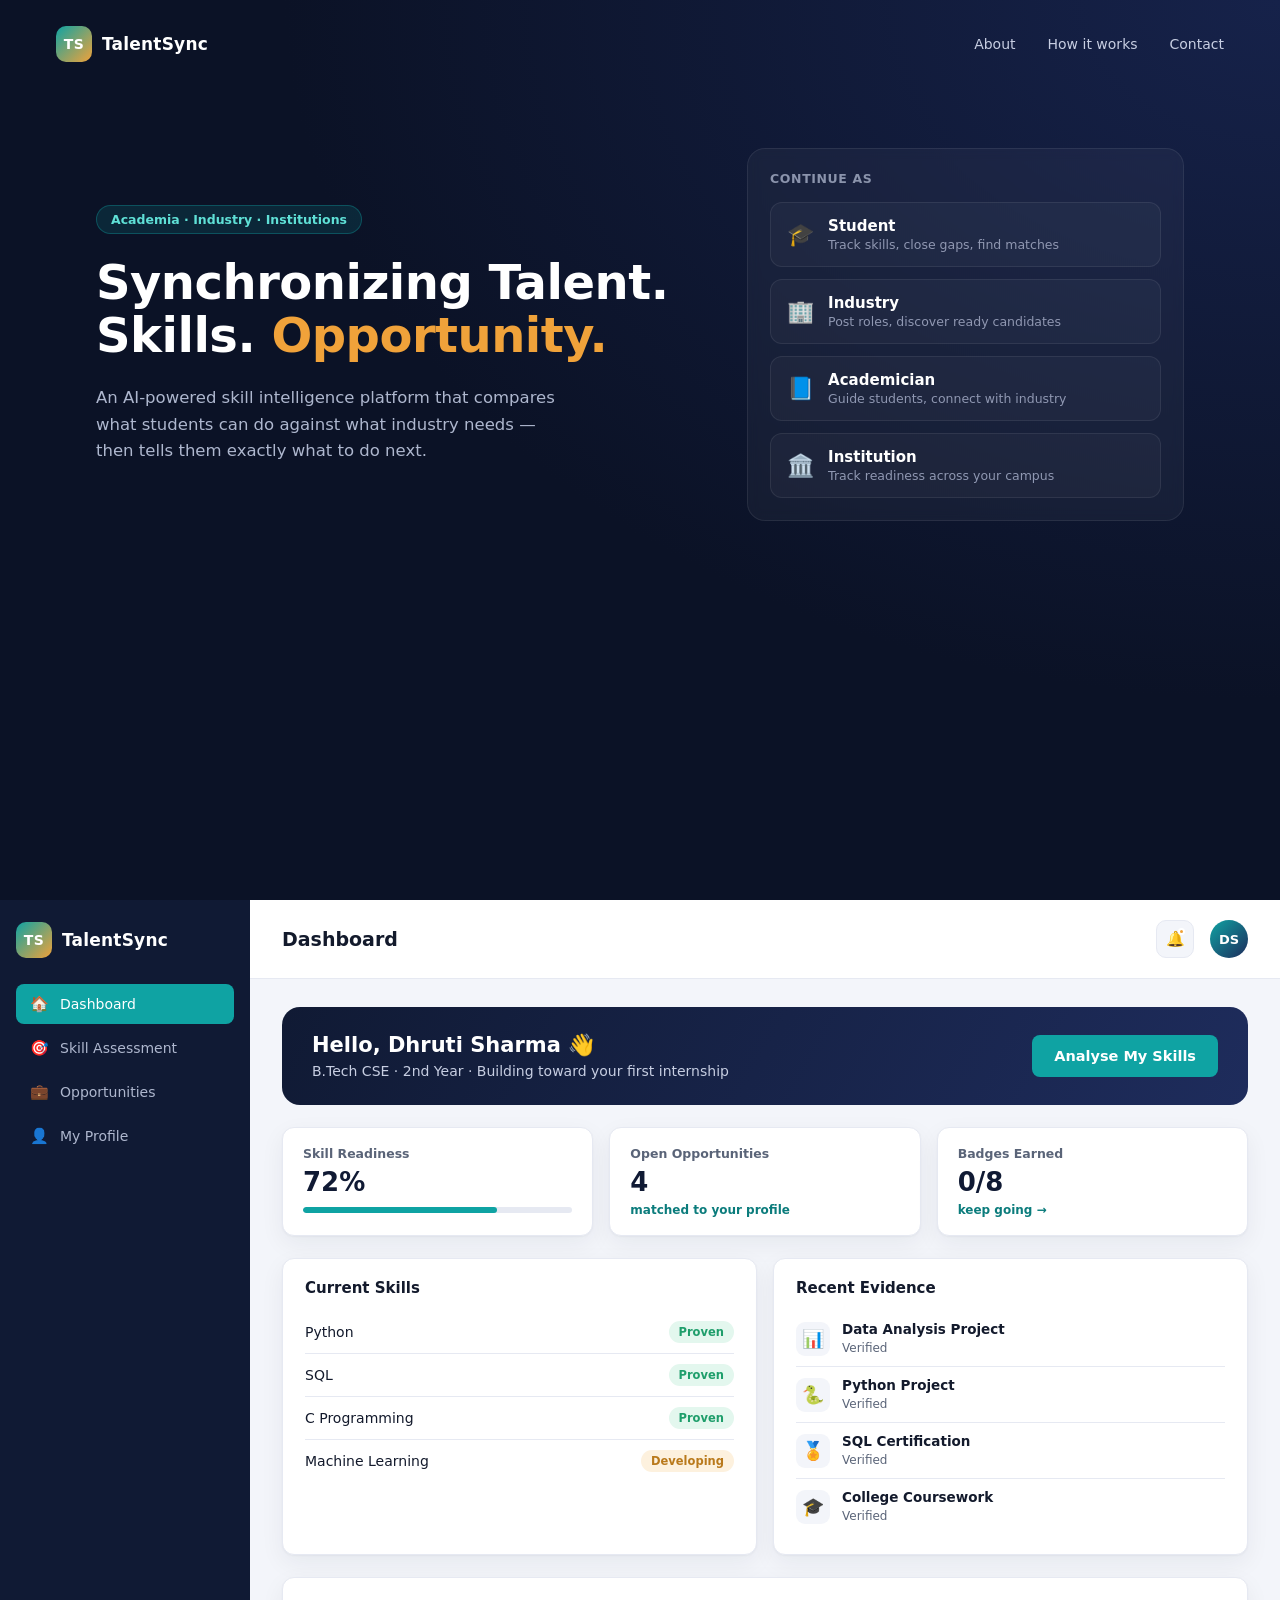
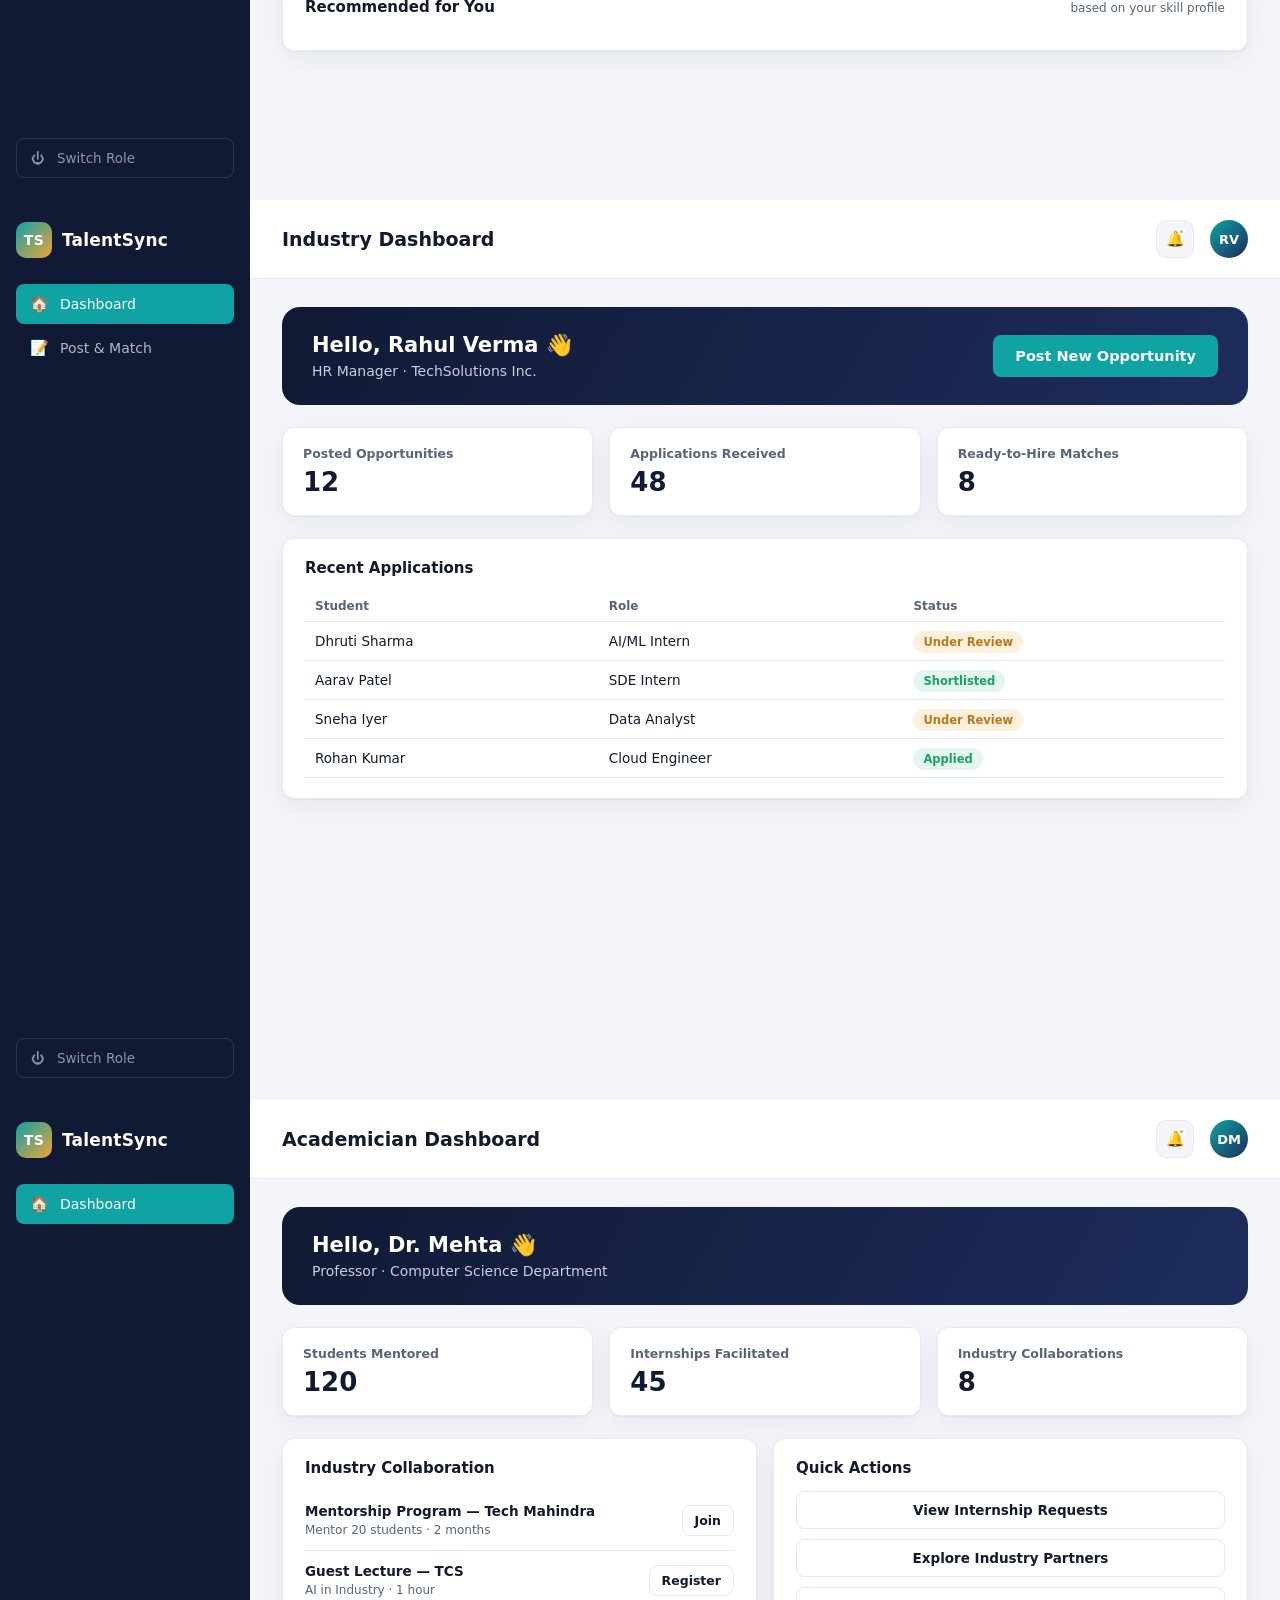
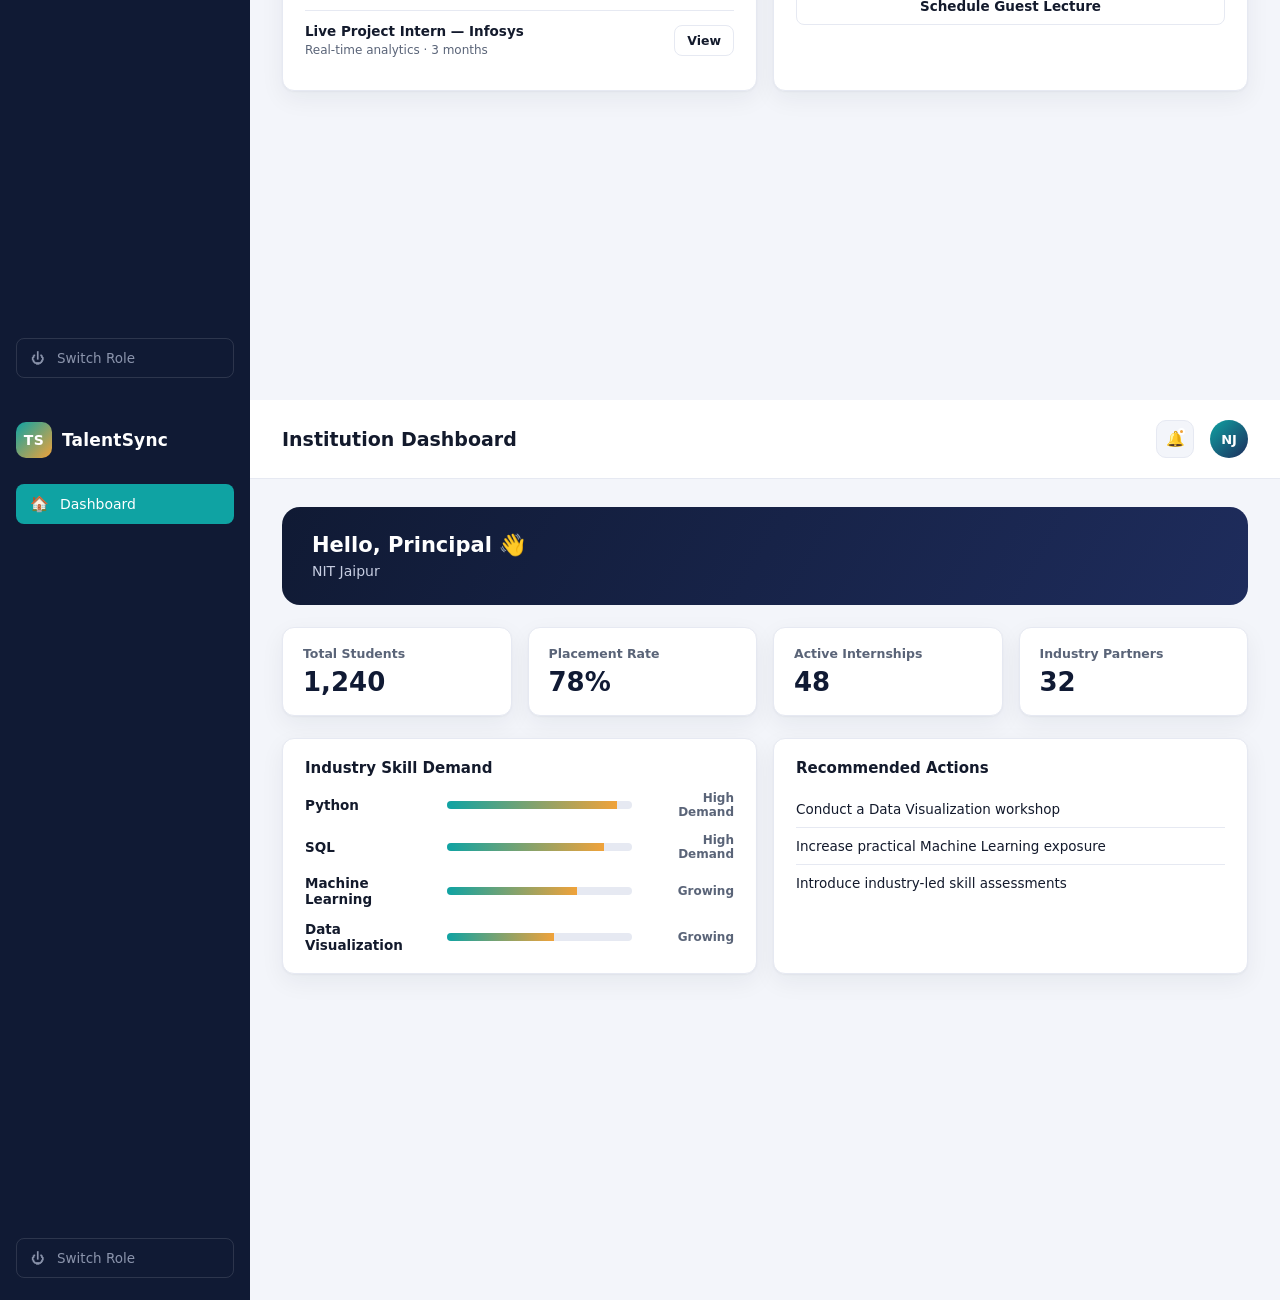
==== index.html @ 13675fdb "Prototype for SIH 2026" ====
<!DOCTYPE html>
<html lang="en">
<head>
<meta charset="UTF-8" />
<meta name="viewport" content="width=device-width, initial-scale=1.0" />
<title>TalentSync — Synchronizing Talent. Skills. Opportunity.</title>
<link rel="stylesheet" href="style.css" />
</head>
<body>

<!-- TOAST / BADGE UNLOCK NOTIFICATION -->
<div id="toast" class="toast"></div>

<!-- ======================= LANDING / LOGIN ======================= -->
<section id="view-landing" class="view active">
  <div class="landing">
    <nav class="landing-nav">
      <div class="brand">
        <span class="brand-mark">TS</span>
        <span class="brand-name">TalentSync</span>
      </div>
      <div class="landing-nav-links">
        <a href="#">About</a>
        <a href="#">How it works</a>
        <a href="#">Contact</a>
      </div>
    </nav>

    <div class="landing-hero">
      <div class="landing-copy">
        <span class="eyebrow-pill">Academia · Industry · Institutions</span>
        <h1>Synchronizing Talent.<br>Skills. <em>Opportunity.</em></h1>
        <p>An AI-powered skill intelligence platform that compares what students can do against what industry needs — then tells them exactly what to do next.</p>
      </div>

      <div class="role-picker">
        <p class="role-picker-label">Continue as</p>
        <button class="role-card" data-role="student">
          <span class="role-icon">🎓</span>
          <span class="role-text">
            <strong>Student</strong>
            <small>Track skills, close gaps, find matches</small>
          </span>
          <span class="role-arrow">→</span>
        </button>
        <button class="role-card" data-role="industry">
          <span class="role-icon">🏢</span>
          <span class="role-text">
            <strong>Industry</strong>
            <small>Post roles, discover ready candidates</small>
          </span>
          <span class="role-arrow">→</span>
        </button>
        <button class="role-card" data-role="academician">
          <span class="role-icon">📘</span>
          <span class="role-text">
            <strong>Academician</strong>
            <small>Guide students, connect with industry</small>
          </span>
          <span class="role-arrow">→</span>
        </button>
        <button class="role-card" data-role="institution">
          <span class="role-icon">🏛️</span>
          <span class="role-text">
            <strong>Institution</strong>
            <small>Track readiness across your campus</small>
          </span>
          <span class="role-arrow">→</span>
        </button>
      </div>
    </div>
  </div>
</section>

<!-- ======================= STUDENT SHELL ======================= -->
<section id="view-student" class="view app-shell">
  <aside class="sidebar">
    <div class="brand">
      <span class="brand-mark">TS</span>
      <span class="brand-name">TalentSync</span>
    </div>
    <nav class="side-nav" data-scope="student">
      <button class="side-link active" data-target="student-dashboard"><span class="ic">🏠</span>Dashboard</button>
      <button class="side-link" data-target="student-assessment"><span class="ic">🎯</span>Skill Assessment</button>
      <button class="side-link" data-target="student-opportunities"><span class="ic">💼</span>Opportunities</button>
      <button class="side-link" data-target="student-profile"><span class="ic">👤</span>My Profile</button>
    </nav>
    <button class="side-exit" data-exit="true"><span class="ic">⏻</span>Switch Role</button>
  </aside>

  <div class="main">
    <header class="topbar">
      <div class="topbar-title" id="student-topbar-title">Dashboard</div>
      <div class="topbar-actions">
        <button class="icon-btn" data-open-notifications="true">🔔<span class="dot"></span></button>
        <div class="avatar-chip">DS</div>
      </div>
    </header>

    <div class="content">

      <!-- STUDENT: DASHBOARD -->
      <div class="panel student-panel active" data-panel="student-dashboard">
        <div class="hello-card">
          <div>
            <h2>Hello, Dhruti Sharma 👋</h2>
            <p>B.Tech CSE · 2nd Year · Building toward your first internship</p>
          </div>
          <button class="btn btn-primary btn-lg" data-goto="student-assessment">Analyse My Skills</button>
        </div>

        <div class="stat-row">
          <div class="stat-card">
            <span class="stat-label">Skill Readiness</span>
            <span class="stat-value">72%</span>
            <div class="mini-bar"><div class="mini-bar-fill" style="width:72%"></div></div>
          </div>
          <div class="stat-card">
            <span class="stat-label">Open Opportunities</span>
            <span class="stat-value">4</span>
            <span class="stat-note">matched to your profile</span>
          </div>
          <div class="stat-card">
            <span class="stat-label">Badges Earned</span>
            <span class="stat-value" id="dash-badge-count">0/8</span>
            <span class="stat-note">keep going →</span>
          </div>
        </div>

        <div class="grid-2">
          <div class="card">
            <div class="card-head"><h3>Current Skills</h3></div>
            <ul class="skill-list">
              <li><span>Python</span><span class="pill pill-proven">Proven</span></li>
              <li><span>SQL</span><span class="pill pill-proven">Proven</span></li>
              <li><span>C Programming</span><span class="pill pill-proven">Proven</span></li>
              <li><span>Machine Learning</span><span class="pill pill-developing">Developing</span></li>
            </ul>
          </div>
          <div class="card">
            <div class="card-head"><h3>Recent Evidence</h3></div>
            <ul class="evidence-list">
              <li><span class="ev-ic">📊</span><div><strong>Data Analysis Project</strong><small>Verified</small></div></li>
              <li><span class="ev-ic">🐍</span><div><strong>Python Project</strong><small>Verified</small></div></li>
              <li><span class="ev-ic">🏅</span><div><strong>SQL Certification</strong><small>Verified</small></div></li>
              <li><span class="ev-ic">🎓</span><div><strong>College Coursework</strong><small>Verified</small></div></li>
            </ul>
          </div>
        </div>

        <div class="card">
          <div class="card-head"><h3>Recommended for You</h3><span class="card-head-note">based on your skill profile</span></div>
          <div class="opp-mini-row" id="dashboard-opp-row"></div>
        </div>
      </div>

      <!-- STUDENT: SKILL ASSESSMENT / GAP ANALYSIS -->
      <div class="panel student-panel" data-panel="student-assessment">

        <div id="assessment-picker" class="assessment-step active">
          <div class="card">
            <div class="card-head"><h3>Select an opportunity to analyse against</h3><span class="card-head-note">TalentSync will compare your skills to its requirements</span></div>
            <div class="opp-pick-grid" id="assessment-opp-grid"></div>
          </div>
        </div>

        <div id="assessment-result" class="assessment-step">
          <button class="link-back" data-goto-assessment-picker="true">← Choose a different opportunity</button>

          <div class="analysis-hero card">
            <div class="score-ring-wrap">
              <div class="score-ring" id="score-ring">
                <span id="score-value">62%</span>
              </div>
              <span class="score-caption">Match Score</span>
            </div>
            <div class="analysis-hero-text">
              <h3 id="analysis-role-title">AI/ML Internship</h3>
              <p id="analysis-insight">Your strongest alignment is in Python and SQL. Strengthening Machine Learning through practical projects and developing Data Visualization skills would significantly improve your readiness.</p>
            </div>
          </div>

          <div class="grid-3">
            <div class="card match-col match-col-strong">
              <div class="card-head"><h3>✓ Strong Matches</h3></div>
              <ul class="tag-list" id="list-strong"></ul>
            </div>
            <div class="card match-col match-col-dev">
              <div class="card-head"><h3>◐ Developing</h3></div>
              <ul class="tag-list" id="list-developing"></ul>
            </div>
            <div class="card match-col match-col-gap">
              <div class="card-head"><h3>✕ Skill Gap</h3></div>
              <ul class="tag-list" id="list-missing"></ul>
            </div>
          </div>

          <div class="card">
            <div class="card-head"><h3>Your Next Best Actions</h3></div>
            <div class="action-plan" id="action-plan"></div>
          </div>
        </div>
      </div>

      <!-- STUDENT: OPPORTUNITIES -->
      <div class="panel student-panel" data-panel="student-opportunities">
        <div class="card">
          <div class="card-head"><h3>Matched Opportunities</h3><span class="card-head-note">ranked by fit with your current skill profile</span></div>
          <div class="opp-grid" id="opportunities-grid"></div>
        </div>
      </div>

      <!-- STUDENT: PROFILE -->
      <div class="panel student-panel" data-panel="student-profile">
        <div class="profile-head card">
          <div class="profile-avatar">DS</div>
          <div class="profile-head-text">
            <h2>Dhruti Sharma</h2>
            <p>B.Tech Computer Science Engineering · 2nd Year</p>
          </div>
          <div class="profile-score">
            <span class="profile-score-value">72%</span>
            <span class="profile-score-label">Overall Readiness</span>
          </div>
        </div>

        <div class="grid-2">
          <div class="card">
            <div class="card-head"><h3>Skills</h3></div>
            <ul class="skill-list">
              <li><span>Python</span><span class="pill pill-proven">Proven</span></li>
              <li><span>SQL</span><span class="pill pill-proven">Proven</span></li>
              <li><span>C Programming</span><span class="pill pill-proven">Proven</span></li>
              <li><span>Machine Learning</span><span class="pill pill-developing">Developing</span></li>
              <li><span>Data Visualization</span><span class="pill pill-missing">Missing</span></li>
            </ul>
          </div>
          <div class="card">
            <div class="card-head"><h3>Evidence &amp; Certifications</h3></div>
            <ul class="evidence-list">
              <li><span class="ev-ic">📊</span><div><strong>Data Analysis Project</strong><small>College coursework</small></div></li>
              <li><span class="ev-ic">🐍</span><div><strong>Python Project</strong><small>Personal build</small></div></li>
              <li><span class="ev-ic">🏅</span><div><strong>SQL Certification</strong><small>Issued Mar 2025</small></div></li>
              <li><span class="ev-ic">🎓</span><div><strong>College Coursework</strong><small>NIT Jaipur</small></div></li>
            </ul>
          </div>
        </div>

        <div class="card">
          <div class="card-head">
            <h3>Badges</h3>
            <span class="card-head-note" id="badge-progress-note">0 of 8 unlocked</span>
          </div>
          <div class="badge-grid" id="badge-grid"></div>
        </div>
      </div>

    </div>
  </div>
</section>

<!-- ======================= INDUSTRY SHELL ======================= -->
<section id="view-industry" class="view app-shell">
  <aside class="sidebar sidebar-industry">
    <div class="brand">
      <span class="brand-mark">TS</span>
      <span class="brand-name">TalentSync</span>
    </div>
    <nav class="side-nav" data-scope="industry">
      <button class="side-link active" data-target="industry-dashboard"><span class="ic">🏠</span>Dashboard</button>
      <button class="side-link" data-target="industry-post"><span class="ic">📝</span>Post &amp; Match</button>
    </nav>
    <button class="side-exit" data-exit="true"><span class="ic">⏻</span>Switch Role</button>
  </aside>

  <div class="main">
    <header class="topbar">
      <div class="topbar-title">Industry Dashboard</div>
      <div class="topbar-actions">
        <button class="icon-btn" data-open-notifications="true">🔔<span class="dot"></span></button>
        <div class="avatar-chip">RV</div>
      </div>
    </header>

    <div class="content">
      <div class="panel industry-panel active" data-panel="industry-dashboard">
        <div class="hello-card">
          <div>
            <h2>Hello, Rahul Verma 👋</h2>
            <p>HR Manager · TechSolutions Inc.</p>
          </div>
          <button class="btn btn-primary btn-lg" data-goto-industry="industry-post">Post New Opportunity</button>
        </div>

        <div class="stat-row">
          <div class="stat-card"><span class="stat-label">Posted Opportunities</span><span class="stat-value">12</span></div>
          <div class="stat-card"><span class="stat-label">Applications Received</span><span class="stat-value">48</span></div>
          <div class="stat-card"><span class="stat-label">Ready-to-Hire Matches</span><span class="stat-value">8</span></div>
        </div>

        <div class="card">
          <div class="card-head"><h3>Recent Applications</h3></div>
          <table class="data-table">
            <thead><tr><th>Student</th><th>Role</th><th>Status</th></tr></thead>
            <tbody>
              <tr><td>Dhruti Sharma</td><td>AI/ML Intern</td><td><span class="pill pill-developing">Under Review</span></td></tr>
              <tr><td>Aarav Patel</td><td>SDE Intern</td><td><span class="pill pill-proven">Shortlisted</span></td></tr>
              <tr><td>Sneha Iyer</td><td>Data Analyst</td><td><span class="pill pill-developing">Under Review</span></td></tr>
              <tr><td>Rohan Kumar</td><td>Cloud Engineer</td><td><span class="pill pill-proven">Applied</span></td></tr>
            </tbody>
          </table>
        </div>
      </div>

      <div class="panel industry-panel" data-panel="industry-post">
        <div class="card">
          <div class="card-head"><h3>Define Role Requirements</h3><span class="card-head-note">TalentSync will match candidates against this profile</span></div>
          <div class="form-grid">
            <label>Job Title
              <input type="text" id="role-title-input" value="AI/ML Internship" />
            </label>
            <label>Company
              <input type="text" value="TechSolutions Inc." />
            </label>
          </div>
          <div class="req-skill-rows" id="req-skill-rows"></div>
          <button class="btn btn-primary btn-lg" id="find-candidates-btn">Find Matching Candidates</button>
        </div>

        <div class="card" id="candidate-match-card" style="display:none;">
          <div class="card-head"><h3>Candidate Match</h3><span class="card-head-note">evidence-based, explainable matching</span></div>
          <div class="candidate-row">
            <div class="candidate-avatar">DS</div>
            <div class="candidate-info">
              <strong>Dhruti Sharma</strong>
              <small>B.Tech CSE · NIT Jaipur</small>
            </div>
            <div class="candidate-score">62%</div>
          </div>
          <div class="grid-3">
            <div class="card match-col match-col-strong"><div class="card-head"><h3>✓ Proven</h3></div><ul class="tag-list"><li>Python</li><li>SQL</li></ul></div>
            <div class="card match-col match-col-dev"><div class="card-head"><h3>◐ Developing</h3></div><ul class="tag-list"><li>Machine Learning</li></ul></div>
            <div class="card match-col match-col-gap"><div class="card-head"><h3>✕ Missing</h3></div><ul class="tag-list"><li>Data Visualization</li></ul></div>
          </div>
        </div>
      </div>
    </div>
  </div>
</section>

<!-- ======================= ACADEMICIAN SHELL ======================= -->
<section id="view-academician" class="view app-shell">
  <aside class="sidebar sidebar-academician">
    <div class="brand">
      <span class="brand-mark">TS</span>
      <span class="brand-name">TalentSync</span>
    </div>
    <nav class="side-nav" data-scope="academician">
      <button class="side-link active" data-target="academician-dashboard"><span class="ic">🏠</span>Dashboard</button>
    </nav>
    <button class="side-exit" data-exit="true"><span class="ic">⏻</span>Switch Role</button>
  </aside>

  <div class="main">
    <header class="topbar">
      <div class="topbar-title">Academician Dashboard</div>
      <div class="topbar-actions">
        <button class="icon-btn" data-open-notifications="true">🔔<span class="dot"></span></button>
        <div class="avatar-chip">DM</div>
      </div>
    </header>
    <div class="content">
      <div class="panel active">
        <div class="hello-card">
          <div>
            <h2>Hello, Dr. Mehta 👋</h2>
            <p>Professor · Computer Science Department</p>
          </div>
        </div>
        <div class="stat-row">
          <div class="stat-card"><span class="stat-label">Students Mentored</span><span class="stat-value">120</span></div>
          <div class="stat-card"><span class="stat-label">Internships Facilitated</span><span class="stat-value">45</span></div>
          <div class="stat-card"><span class="stat-label">Industry Collaborations</span><span class="stat-value">8</span></div>
        </div>
        <div class="grid-2">
          <div class="card">
            <div class="card-head"><h3>Industry Collaboration</h3></div>
            <ul class="collab-list">
              <li><div><strong>Mentorship Program — Tech Mahindra</strong><small>Mentor 20 students · 2 months</small></div><button class="btn btn-outline btn-sm">Join</button></li>
              <li><div><strong>Guest Lecture — TCS</strong><small>AI in Industry · 1 hour</small></div><button class="btn btn-outline btn-sm">Register</button></li>
              <li><div><strong>Live Project Intern — Infosys</strong><small>Real-time analytics · 3 months</small></div><button class="btn btn-outline btn-sm">View</button></li>
            </ul>
          </div>
          <div class="card">
            <div class="card-head"><h3>Quick Actions</h3></div>
            <div class="quick-actions">
              <button class="btn btn-outline">View Internship Requests</button>
              <button class="btn btn-outline">Explore Industry Partners</button>
              <button class="btn btn-outline">Schedule Guest Lecture</button>
            </div>
          </div>
        </div>
      </div>
    </div>
  </div>
</section>

<!-- ======================= INSTITUTION SHELL ======================= -->
<section id="view-institution" class="view app-shell">
  <aside class="sidebar sidebar-institution">
    <div class="brand">
      <span class="brand-mark">TS</span>
      <span class="brand-name">TalentSync</span>
    </div>
    <nav class="side-nav" data-scope="institution">
      <button class="side-link active" data-target="institution-dashboard"><span class="ic">🏠</span>Dashboard</button>
    </nav>
    <button class="side-exit" data-exit="true"><span class="ic">⏻</span>Switch Role</button>
  </aside>

  <div class="main">
    <header class="topbar">
      <div class="topbar-title">Institution Dashboard</div>
      <div class="topbar-actions">
        <button class="icon-btn" data-open-notifications="true">🔔<span class="dot"></span></button>
        <div class="avatar-chip">NJ</div>
      </div>
    </header>
    <div class="content">
      <div class="panel active">
        <div class="hello-card">
          <div><h2>Hello, Principal 👋</h2><p>NIT Jaipur</p></div>
        </div>
        <div class="stat-row">
          <div class="stat-card"><span class="stat-label">Total Students</span><span class="stat-value">1,240</span></div>
          <div class="stat-card"><span class="stat-label">Placement Rate</span><span class="stat-value">78%</span></div>
          <div class="stat-card"><span class="stat-label">Active Internships</span><span class="stat-value">48</span></div>
          <div class="stat-card"><span class="stat-label">Industry Partners</span><span class="stat-value">32</span></div>
        </div>

        <div class="grid-2">
          <div class="card">
            <div class="card-head"><h3>Industry Skill Demand</h3></div>
            <div class="demand-bars">
              <div class="demand-row"><span>Python</span><div class="demand-track"><div class="demand-fill" style="width:92%"></div></div><small>High Demand</small></div>
              <div class="demand-row"><span>SQL</span><div class="demand-track"><div class="demand-fill" style="width:85%"></div></div><small>High Demand</small></div>
              <div class="demand-row"><span>Machine Learning</span><div class="demand-track"><div class="demand-fill" style="width:70%"></div></div><small>Growing</small></div>
              <div class="demand-row"><span>Data Visualization</span><div class="demand-track"><div class="demand-fill" style="width:58%"></div></div><small>Growing</small></div>
            </div>
          </div>
          <div class="card">
            <div class="card-head"><h3>Recommended Actions</h3></div>
            <ul class="recommend-list">
              <li>Conduct a Data Visualization workshop</li>
              <li>Increase practical Machine Learning exposure</li>
              <li>Introduce industry-led skill assessments</li>
            </ul>
          </div>
        </div>
      </div>
    </div>
  </div>
</section>

<!-- ======================= NOTIFICATIONS DRAWER ======================= -->
<div id="notif-overlay" class="notif-overlay">
  <div class="notif-drawer">
    <div class="notif-head">
      <h3>Notifications</h3>
      <button class="icon-btn" data-close-notifications="true">✕</button>
    </div>
    <div class="notif-list">
      <div class="notif-item"><span class="notif-ic">✅</span><div><strong>Your application to Google has been shortlisted</strong><small>2 hours ago</small></div></div>
      <div class="notif-item"><span class="notif-ic">💼</span><div><strong>New internship opportunities in your domain</strong><small>Yesterday</small></div></div>
      <div class="notif-item"><span class="notif-ic">🏅</span><div><strong>Your skill assessment report is ready</strong><small>2 days ago</small></div></div>
    </div>
  </div>
</div>

<script src="script.js"></script>
</body>
</html>
---- style.css ----
/* ============ TOKENS ============ */
:root{
  --navy-950:#0B1226;
  --navy-900:#101A34;
  --navy-800:#16224A;
  --navy-700:#1E2C5C;
  --teal:#0FA3A3;
  --teal-dark:#0B7C7C;
  --orange:#F0A23A;
  --bg:#F3F5FA;
  --card:#FFFFFF;
  --ink:#131A2C;
  --ink-soft:#5A6478;
  --border:#E6E9F2;
  --success:#1E9E6B;
  --success-bg:#E3F7EE;
  --warn:#B9791B;
  --warn-bg:#FDF1DE;
  --danger:#C6403D;
  --danger-bg:#FBE9E8;
  --radius-lg:18px;
  --radius-md:12px;
  --radius-sm:8px;
  --shadow-card:0 1px 2px rgba(16,26,52,.04), 0 8px 24px rgba(16,26,52,.06);
  --font: 'Segoe UI', system-ui, -apple-system, 'Helvetica Neue', Arial, sans-serif;
}

*{box-sizing:border-box;}
html,body{margin:0;padding:0;}
body{
  font-family:var(--font);
  color:var(--ink);
  background:var(--bg);
  -webkit-font-smoothing:antialiased;
}
button{font-family:inherit;cursor:pointer;}
ul{list-style:none;margin:0;padding:0;}
h1,h2,h3{margin:0;}
p{margin:0;}
a{text-decoration:none;color:inherit;}
input{font-family:inherit;}

.view{display:none;}
.view.active{display:block;}

/* ============ BRAND ============ */
.brand{display:flex;align-items:center;gap:10px;}
.brand-mark{
  width:36px;height:36px;border-radius:10px;
  background:linear-gradient(135deg,var(--teal),var(--orange));
  color:#fff;font-weight:800;font-size:14px;
  display:flex;align-items:center;justify-content:center;
  letter-spacing:.5px;
}
.brand-name{font-weight:700;font-size:17px;color:#fff;letter-spacing:.2px;}

/* ============ LANDING ============ */
.landing{min-height:100vh;background:radial-gradient(ellipse at top right, #16224a 0%, #0B1226 55%, #0B1226 100%);}
.landing-nav{
  display:flex;justify-content:space-between;align-items:center;
  padding:26px 56px;
}
.landing-nav-links{display:flex;gap:32px;}
.landing-nav-links a{color:#C7CEE2;font-size:14px;font-weight:500;}
.landing-hero{
  display:grid;grid-template-columns:1.15fr .85fr;gap:60px;
  padding:60px 56px 100px;max-width:1200px;margin:0 auto;
  align-items:center;
}
.eyebrow-pill{
  display:inline-block;padding:6px 14px;border-radius:999px;
  background:rgba(15,163,163,.15);color:#5FE0D6;font-size:12.5px;font-weight:600;
  border:1px solid rgba(15,163,163,.35);margin-bottom:22px;
}
.landing-copy h1{
  font-size:48px;line-height:1.12;color:#fff;font-weight:700;letter-spacing:-.5px;
  margin-bottom:22px;
}
.landing-copy h1 em{font-style:normal;color:var(--orange);}
.landing-copy p{color:#AEB7CE;font-size:16.5px;line-height:1.6;max-width:480px;}

.role-picker{
  background:rgba(255,255,255,.04);
  border:1px solid rgba(255,255,255,.08);
  border-radius:var(--radius-lg);
  padding:22px;display:flex;flex-direction:column;gap:12px;
  backdrop-filter:blur(6px);
}
.role-picker-label{color:#8B94AC;font-size:12.5px;font-weight:600;text-transform:uppercase;letter-spacing:.6px;margin-bottom:4px;}
.role-card{
  display:flex;align-items:center;gap:14px;
  background:rgba(255,255,255,.03);
  border:1px solid rgba(255,255,255,.08);
  border-radius:var(--radius-md);
  padding:14px 16px;
  transition:transform .15s ease, background .15s ease, border-color .15s ease;
  text-align:left;
}
.role-card:hover{background:rgba(255,255,255,.07);border-color:rgba(15,163,163,.4);transform:translateY(-1px);}
.role-icon{font-size:22px;}
.role-text{display:flex;flex-direction:column;gap:2px;flex:1;}
.role-text strong{color:#fff;font-size:15px;}
.role-text small{color:#9098B2;font-size:12.5px;}
.role-arrow{color:#5FE0D6;font-size:16px;opacity:0;transition:opacity .15s ease;}
.role-card:hover .role-arrow{opacity:1;}

/* ============ APP SHELL ============ */
.app-shell{display:grid;grid-template-columns:250px 1fr;min-height:100vh;}
.sidebar{
  background:var(--navy-900);
  padding:22px 16px;
  display:flex;flex-direction:column;gap:26px;
  position:relative;
}
.side-nav{display:flex;flex-direction:column;gap:4px;flex:1;}
.side-link{
  display:flex;align-items:center;gap:12px;
  background:transparent;border:none;color:#AEB7CE;
  padding:11px 14px;border-radius:var(--radius-sm);
  font-size:14px;font-weight:500;text-align:left;width:100%;
  transition:background .15s ease,color .15s ease;
}
.side-link .ic{font-size:15px;width:18px;text-align:center;}
.side-link:hover{background:rgba(255,255,255,.06);color:#fff;}
.side-link.active{background:var(--teal);color:#fff;}
.side-exit{
  display:flex;align-items:center;gap:12px;
  background:transparent;border:1px solid rgba(255,255,255,.12);color:#8B94AC;
  padding:11px 14px;border-radius:var(--radius-sm);font-size:13.5px;font-weight:500;
}
.side-exit:hover{color:#fff;border-color:rgba(255,255,255,.3);}

.main{display:flex;flex-direction:column;min-width:0;}
.topbar{
  display:flex;align-items:center;justify-content:space-between;
  padding:20px 32px;background:var(--card);border-bottom:1px solid var(--border);
}
.topbar-title{font-size:19px;font-weight:700;}
.topbar-actions{display:flex;align-items:center;gap:16px;}
.icon-btn{
  position:relative;background:var(--bg);border:1px solid var(--border);
  border-radius:10px;width:38px;height:38px;font-size:15px;
  display:flex;align-items:center;justify-content:center;
}
.icon-btn .dot{
  position:absolute;top:7px;right:8px;width:7px;height:7px;border-radius:50%;
  background:var(--orange);border:2px solid var(--card);
}
.avatar-chip{
  width:38px;height:38px;border-radius:50%;
  background:linear-gradient(135deg,var(--teal),var(--navy-700));
  color:#fff;font-weight:700;font-size:13px;
  display:flex;align-items:center;justify-content:center;
}
.content{padding:28px 32px 60px;flex:1;}

.panel{display:none;flex-direction:column;gap:22px;}
.panel.active{display:flex;}

/* ============ SHARED COMPONENTS ============ */
.hello-card{
  background:linear-gradient(120deg,var(--navy-900),var(--navy-700));
  color:#fff;border-radius:var(--radius-lg);
  padding:26px 30px;display:flex;align-items:center;justify-content:space-between;gap:20px;flex-wrap:wrap;
}
.hello-card h2{font-size:21px;margin-bottom:6px;}
.hello-card p{color:#C7CEE2;font-size:14px;}

.btn{
  border:none;border-radius:var(--radius-sm);font-weight:600;font-size:13.5px;
  padding:10px 16px;transition:filter .15s ease, transform .1s ease;
}
.btn:active{transform:scale(.98);}
.btn-primary{background:var(--teal);color:#fff;}
.btn-primary:hover{filter:brightness(1.08);}
.btn-lg{padding:13px 22px;font-size:14.5px;}
.btn-outline{background:#fff;border:1px solid var(--border);color:var(--ink);}
.btn-outline:hover{border-color:var(--teal);color:var(--teal-dark);}
.btn-sm{padding:7px 12px;font-size:12.5px;}

.stat-row{display:grid;grid-template-columns:repeat(auto-fit,minmax(190px,1fr));gap:16px;}
.stat-card{
  background:var(--card);border:1px solid var(--border);border-radius:var(--radius-md);
  padding:18px 20px;display:flex;flex-direction:column;gap:6px;box-shadow:var(--shadow-card);
}
.stat-label{font-size:12.5px;color:var(--ink-soft);font-weight:600;}
.stat-value{font-size:26px;font-weight:800;color:var(--navy-900);}
.stat-note{font-size:12px;color:var(--teal-dark);font-weight:600;}
.mini-bar{height:6px;border-radius:4px;background:var(--border);overflow:hidden;margin-top:4px;}
.mini-bar-fill{height:100%;background:var(--teal);border-radius:4px;}

.grid-2{display:grid;grid-template-columns:1fr 1fr;gap:16px;}
.grid-3{display:grid;grid-template-columns:1fr 1fr 1fr;gap:16px;}
@media (max-width:900px){.grid-2,.grid-3{grid-template-columns:1fr;}}

.card{
  background:var(--card);border:1px solid var(--border);border-radius:var(--radius-md);
  padding:20px 22px;box-shadow:var(--shadow-card);
}
.card-head{display:flex;align-items:baseline;justify-content:space-between;margin-bottom:14px;flex-wrap:wrap;gap:4px;}
.card-head h3{font-size:15px;font-weight:700;}
.card-head-note{font-size:12px;color:var(--ink-soft);}

.skill-list li{display:flex;align-items:center;justify-content:space-between;padding:10px 0;border-bottom:1px solid var(--border);font-size:14px;font-weight:500;}
.skill-list li:last-child{border-bottom:none;}

.pill{padding:4px 10px;border-radius:999px;font-size:11.5px;font-weight:700;}
.pill-proven{background:var(--success-bg);color:var(--success);}
.pill-developing{background:var(--warn-bg);color:var(--warn);}
.pill-missing{background:var(--danger-bg);color:var(--danger);}

.evidence-list li{display:flex;align-items:center;gap:12px;padding:10px 0;border-bottom:1px solid var(--border);}
.evidence-list li:last-child{border-bottom:none;}
.ev-ic{font-size:18px;width:34px;height:34px;border-radius:9px;background:var(--bg);display:flex;align-items:center;justify-content:center;}
.evidence-list strong{display:block;font-size:13.5px;}
.evidence-list small{color:var(--ink-soft);font-size:12px;}

.opp-mini-row{display:grid;grid-template-columns:repeat(auto-fit,minmax(210px,1fr));gap:14px;}
.opp-mini{
  border:1px solid var(--border);border-radius:var(--radius-md);padding:14px 16px;
  display:flex;flex-direction:column;gap:8px;cursor:pointer;transition:border-color .15s ease, transform .1s ease;
}
.opp-mini:hover{border-color:var(--teal);transform:translateY(-1px);}
.opp-mini strong{font-size:14px;}
.opp-mini-match{font-size:12px;font-weight:700;color:var(--teal-dark);}

/* Opportunities grid (full cards) */
.opp-grid{display:grid;grid-template-columns:repeat(auto-fit,minmax(240px,1fr));gap:16px;}
.opp-card{
  border:1px solid var(--border);border-radius:var(--radius-md);padding:18px;
  display:flex;flex-direction:column;gap:10px;cursor:pointer;
  transition:border-color .15s ease, transform .1s ease, box-shadow .15s ease;
}
.opp-card:hover{border-color:var(--teal);transform:translateY(-2px);box-shadow:var(--shadow-card);}
.opp-card-top{display:flex;justify-content:space-between;align-items:flex-start;}
.opp-card-top strong{font-size:15px;}
.opp-badge{
  font-size:13px;font-weight:800;padding:5px 10px;border-radius:999px;
}
.opp-badge.high{background:var(--success-bg);color:var(--success);}
.opp-badge.mid{background:var(--warn-bg);color:var(--warn);}
.opp-card-track{height:6px;border-radius:4px;background:var(--border);overflow:hidden;}
.opp-card-fill{height:100%;background:var(--teal);}
.opp-card-foot{font-size:12.5px;color:var(--ink-soft);}

/* Assessment picker */
.assessment-step{display:none;flex-direction:column;gap:20px;}
.assessment-step.active{display:flex;}
.opp-pick-grid{display:grid;grid-template-columns:repeat(auto-fit,minmax(220px,1fr));gap:14px;}
.link-back{background:none;border:none;color:var(--teal-dark);font-weight:600;font-size:13.5px;padding:0;align-self:flex-start;}

.analysis-hero{display:flex;align-items:center;gap:28px;flex-wrap:wrap;}
.score-ring-wrap{display:flex;flex-direction:column;align-items:center;gap:8px;}
.score-ring{
  width:110px;height:110px;border-radius:50%;
  background:conic-gradient(var(--teal) calc(var(--pct,62)*1%), var(--border) 0);
  display:flex;align-items:center;justify-content:center;position:relative;
}
.score-ring::before{content:"";position:absolute;width:82px;height:82px;border-radius:50%;background:var(--card);}
#score-value{position:relative;font-size:22px;font-weight:800;color:var(--navy-900);}
.score-caption{font-size:12px;color:var(--ink-soft);font-weight:600;}
.analysis-hero-text{flex:1;min-width:240px;}
.analysis-hero-text h3{font-size:19px;margin-bottom:8px;}
.analysis-hero-text p{color:var(--ink-soft);font-size:14px;line-height:1.6;}

.match-col-strong h3{color:var(--success);}
.match-col-dev h3{color:var(--warn);}
.match-col-gap h3{color:var(--danger);}
.tag-list li{
  display:inline-block;margin:4px 6px 0 0;padding:6px 12px;border-radius:999px;
  background:var(--bg);font-size:13px;font-weight:600;
}

.action-plan{display:grid;grid-template-columns:repeat(auto-fit,minmax(200px,1fr));gap:14px;}
.action-step{
  border:1px solid var(--border);border-radius:var(--radius-md);padding:16px;
  display:flex;flex-direction:column;gap:8px;
}
.action-step .step-num{
  width:26px;height:26px;border-radius:8px;background:var(--teal);color:#fff;
  display:flex;align-items:center;justify-content:center;font-size:12.5px;font-weight:800;
}
.action-step strong{font-size:14px;}
.action-step p{font-size:13px;color:var(--ink-soft);}

/* Profile */
.profile-head{display:flex;align-items:center;gap:20px;}
.profile-avatar{
  width:64px;height:64px;border-radius:50%;background:linear-gradient(135deg,var(--teal),var(--navy-700));
  color:#fff;font-weight:800;font-size:22px;display:flex;align-items:center;justify-content:center;flex-shrink:0;
}
.profile-head-text{flex:1;}
.profile-head-text h2{font-size:20px;margin-bottom:4px;}
.profile-head-text p{color:var(--ink-soft);font-size:13.5px;}
.profile-score{text-align:center;}
.profile-score-value{display:block;font-size:26px;font-weight:800;color:var(--teal-dark);}
.profile-score-label{font-size:11.5px;color:var(--ink-soft);font-weight:600;}

/* Badges */
.badge-grid{display:grid;grid-template-columns:repeat(auto-fit,minmax(140px,1fr));gap:14px;}
.badge{
  border:1px solid var(--border);border-radius:var(--radius-md);padding:16px 12px;
  display:flex;flex-direction:column;align-items:center;text-align:center;gap:6px;
  transition:transform .15s ease;
}
.badge-icon{font-size:26px;}
.badge strong{font-size:12.5px;}
.badge small{font-size:11px;color:var(--ink-soft);}
.badge.locked{opacity:.4;filter:grayscale(1);}
.badge.unlocked{
  border-color:rgba(15,163,163,.4);
  background:linear-gradient(160deg,#fff, #EFFBFA);
  box-shadow:0 0 0 1px rgba(15,163,163,.12);
}
.badge.just-unlocked{animation:badgePop .5s ease;}
@keyframes badgePop{
  0%{transform:scale(.85);}
  55%{transform:scale(1.08);}
  100%{transform:scale(1);}
}

/* Industry */
.data-table{width:100%;border-collapse:collapse;}
.data-table th{text-align:left;font-size:12px;color:var(--ink-soft);padding:8px 10px;border-bottom:1px solid var(--border);}
.data-table td{padding:11px 10px;font-size:13.5px;border-bottom:1px solid var(--border);}
.form-grid{display:grid;grid-template-columns:1fr 1fr;gap:14px;margin-bottom:16px;}
.form-grid label{display:flex;flex-direction:column;gap:6px;font-size:12.5px;font-weight:600;color:var(--ink-soft);}
.form-grid input{padding:10px 12px;border-radius:var(--radius-sm);border:1px solid var(--border);font-size:14px;}
.req-skill-rows{display:flex;flex-direction:column;gap:8px;margin-bottom:18px;}
.req-skill-row{display:flex;align-items:center;justify-content:space-between;padding:10px 14px;border:1px solid var(--border);border-radius:var(--radius-sm);font-size:13.5px;font-weight:600;}
.req-priority{font-size:11.5px;font-weight:800;padding:4px 10px;border-radius:999px;}
.req-priority.critical{background:var(--danger-bg);color:var(--danger);}
.req-priority.high{background:var(--warn-bg);color:var(--warn);}
.req-priority.medium{background:var(--success-bg);color:var(--success);}

.candidate-row{display:flex;align-items:center;gap:14px;padding-bottom:16px;margin-bottom:16px;border-bottom:1px solid var(--border);}
.candidate-avatar{width:46px;height:46px;border-radius:50%;background:var(--navy-900);color:#fff;font-weight:800;display:flex;align-items:center;justify-content:center;}
.candidate-info{flex:1;display:flex;flex-direction:column;}
.candidate-info small{color:var(--ink-soft);font-size:12px;}
.candidate-score{font-size:22px;font-weight:800;color:var(--teal-dark);}

/* Academician */
.collab-list li{display:flex;align-items:center;justify-content:space-between;padding:12px 0;border-bottom:1px solid var(--border);gap:10px;}
.collab-list li:last-child{border-bottom:none;}
.collab-list strong{font-size:13.5px;display:block;}
.collab-list small{font-size:12px;color:var(--ink-soft);}
.quick-actions{display:flex;flex-direction:column;gap:10px;}

/* Institution */
.demand-bars{display:flex;flex-direction:column;gap:14px;}
.demand-row{display:grid;grid-template-columns:130px 1fr 90px;align-items:center;gap:12px;font-size:13.5px;font-weight:600;}
.demand-track{height:8px;border-radius:4px;background:var(--border);overflow:hidden;}
.demand-fill{height:100%;background:linear-gradient(90deg,var(--teal),var(--orange));}
.demand-row small{color:var(--ink-soft);font-weight:600;font-size:12px;text-align:right;}
.recommend-list li{padding:10px 0;border-bottom:1px solid var(--border);font-size:13.5px;font-weight:500;}
.recommend-list li:last-child{border-bottom:none;}

/* Notifications */
.notif-overlay{
  position:fixed;inset:0;background:rgba(11,18,38,.35);display:none;z-index:50;
  align-items:flex-start;justify-content:flex-end;
}
.notif-overlay.open{display:flex;}
.notif-drawer{
  width:360px;max-width:90vw;height:100%;background:var(--card);
  box-shadow:-8px 0 30px rgba(0,0,0,.15);padding:22px;display:flex;flex-direction:column;gap:16px;
}
.notif-head{display:flex;align-items:center;justify-content:space-between;}
.notif-item{display:flex;gap:12px;padding:12px 0;border-bottom:1px solid var(--border);}
.notif-ic{font-size:18px;}
.notif-item strong{font-size:13.5px;display:block;}
.notif-item small{color:var(--ink-soft);font-size:12px;}

/* Toast */
.toast{
  position:fixed;top:22px;left:50%;transform:translateX(-50%) translateY(-20px);
  background:var(--navy-900);color:#fff;padding:14px 22px;border-radius:var(--radius-md);
  font-size:13.5px;font-weight:600;display:flex;align-items:center;gap:10px;
  opacity:0;pointer-events:none;transition:opacity .25s ease, transform .25s ease;z-index:100;
  box-shadow:0 10px 30px rgba(0,0,0,.25);
}
.toast.show{opacity:1;transform:translateX(-50%) translateY(0);}

/* Responsive */
@media (max-width:820px){
  .app-shell{grid-template-columns:1fr;}
  .sidebar{
    flex-direction:row;align-items:center;justify-content:space-between;padding:14px 16px;
    position:sticky;top:0;z-index:10;
  }
  .side-nav{flex-direction:row;overflow-x:auto;flex:none;}
  .side-link{white-space:nowrap;}
  .side-link span.ic{display:none;}
  .side-exit{display:none;}
  .content{padding:20px 16px 50px;}
  .landing-hero{grid-template-columns:1fr;padding:40px 24px 60px;}
  .landing-nav{padding:20px 24px;}
  .landing-copy h1{font-size:34px;}
}
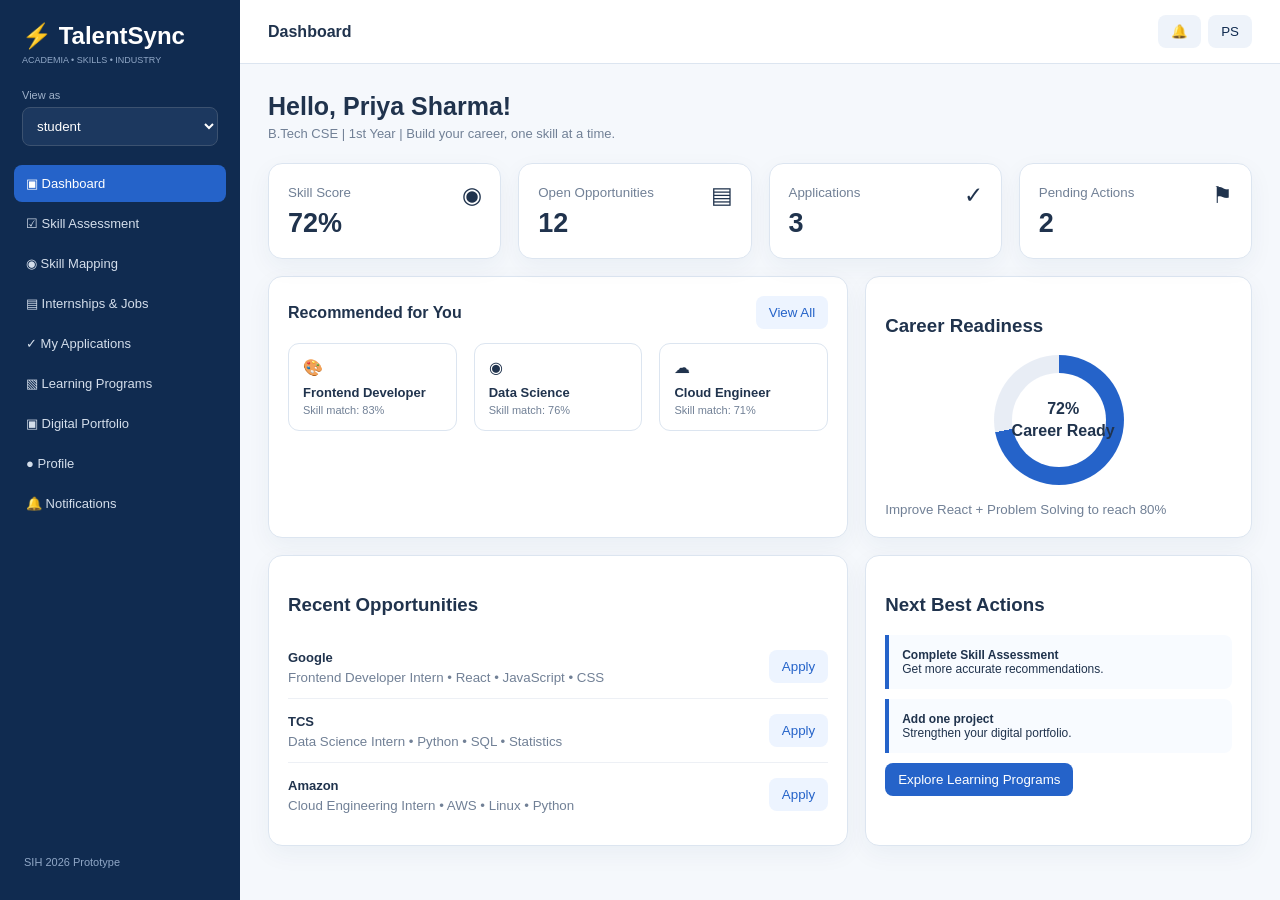
==== commit 5e8829b8: "Prototype for SIH 2026" ====
--- a/index.html
+++ b/index.html
@@ -1,482 +1 @@
-<!DOCTYPE html>
-<html lang="en">
-<head>
-<meta charset="UTF-8" />
-<meta name="viewport" content="width=device-width, initial-scale=1.0" />
-<title>TalentSync — Synchronizing Talent. Skills. Opportunity.</title>
-<link rel="stylesheet" href="style.css" />
-</head>
-<body>
-
-<!-- TOAST / BADGE UNLOCK NOTIFICATION -->
-<div id="toast" class="toast"></div>
-
-<!-- ======================= LANDING / LOGIN ======================= -->
-<section id="view-landing" class="view active">
-  <div class="landing">
-    <nav class="landing-nav">
-      <div class="brand">
-        <span class="brand-mark">TS</span>
-        <span class="brand-name">TalentSync</span>
-      </div>
-      <div class="landing-nav-links">
-        <a href="#">About</a>
-        <a href="#">How it works</a>
-        <a href="#">Contact</a>
-      </div>
-    </nav>
-
-    <div class="landing-hero">
-      <div class="landing-copy">
-        <span class="eyebrow-pill">Academia · Industry · Institutions</span>
-        <h1>Synchronizing Talent.<br>Skills. <em>Opportunity.</em></h1>
-        <p>An AI-powered skill intelligence platform that compares what students can do against what industry needs — then tells them exactly what to do next.</p>
-      </div>
-
-      <div class="role-picker">
-        <p class="role-picker-label">Continue as</p>
-        <button class="role-card" data-role="student">
-          <span class="role-icon">🎓</span>
-          <span class="role-text">
-            <strong>Student</strong>
-            <small>Track skills, close gaps, find matches</small>
-          </span>
-          <span class="role-arrow">→</span>
-        </button>
-        <button class="role-card" data-role="industry">
-          <span class="role-icon">🏢</span>
-          <span class="role-text">
-            <strong>Industry</strong>
-            <small>Post roles, discover ready candidates</small>
-          </span>
-          <span class="role-arrow">→</span>
-        </button>
-        <button class="role-card" data-role="academician">
-          <span class="role-icon">📘</span>
-          <span class="role-text">
-            <strong>Academician</strong>
-            <small>Guide students, connect with industry</small>
-          </span>
-          <span class="role-arrow">→</span>
-        </button>
-        <button class="role-card" data-role="institution">
-          <span class="role-icon">🏛️</span>
-          <span class="role-text">
-            <strong>Institution</strong>
-            <small>Track readiness across your campus</small>
-          </span>
-          <span class="role-arrow">→</span>
-        </button>
-      </div>
-    </div>
-  </div>
-</section>
-
-<!-- ======================= STUDENT SHELL ======================= -->
-<section id="view-student" class="view app-shell">
-  <aside class="sidebar">
-    <div class="brand">
-      <span class="brand-mark">TS</span>
-      <span class="brand-name">TalentSync</span>
-    </div>
-    <nav class="side-nav" data-scope="student">
-      <button class="side-link active" data-target="student-dashboard"><span class="ic">🏠</span>Dashboard</button>
-      <button class="side-link" data-target="student-assessment"><span class="ic">🎯</span>Skill Assessment</button>
-      <button class="side-link" data-target="student-opportunities"><span class="ic">💼</span>Opportunities</button>
-      <button class="side-link" data-target="student-profile"><span class="ic">👤</span>My Profile</button>
-    </nav>
-    <button class="side-exit" data-exit="true"><span class="ic">⏻</span>Switch Role</button>
-  </aside>
-
-  <div class="main">
-    <header class="topbar">
-      <div class="topbar-title" id="student-topbar-title">Dashboard</div>
-      <div class="topbar-actions">
-        <button class="icon-btn" data-open-notifications="true">🔔<span class="dot"></span></button>
-        <div class="avatar-chip">DS</div>
-      </div>
-    </header>
-
-    <div class="content">
-
-      <!-- STUDENT: DASHBOARD -->
-      <div class="panel student-panel active" data-panel="student-dashboard">
-        <div class="hello-card">
-          <div>
-            <h2>Hello, Dhruti Sharma 👋</h2>
-            <p>B.Tech CSE · 2nd Year · Building toward your first internship</p>
-          </div>
-          <button class="btn btn-primary btn-lg" data-goto="student-assessment">Analyse My Skills</button>
-        </div>
-
-        <div class="stat-row">
-          <div class="stat-card">
-            <span class="stat-label">Skill Readiness</span>
-            <span class="stat-value">72%</span>
-            <div class="mini-bar"><div class="mini-bar-fill" style="width:72%"></div></div>
-          </div>
-          <div class="stat-card">
-            <span class="stat-label">Open Opportunities</span>
-            <span class="stat-value">4</span>
-            <span class="stat-note">matched to your profile</span>
-          </div>
-          <div class="stat-card">
-            <span class="stat-label">Badges Earned</span>
-            <span class="stat-value" id="dash-badge-count">0/8</span>
-            <span class="stat-note">keep going →</span>
-          </div>
-        </div>
-
-        <div class="grid-2">
-          <div class="card">
-            <div class="card-head"><h3>Current Skills</h3></div>
-            <ul class="skill-list">
-              <li><span>Python</span><span class="pill pill-proven">Proven</span></li>
-              <li><span>SQL</span><span class="pill pill-proven">Proven</span></li>
-              <li><span>C Programming</span><span class="pill pill-proven">Proven</span></li>
-              <li><span>Machine Learning</span><span class="pill pill-developing">Developing</span></li>
-            </ul>
-          </div>
-          <div class="card">
-            <div class="card-head"><h3>Recent Evidence</h3></div>
-            <ul class="evidence-list">
-              <li><span class="ev-ic">📊</span><div><strong>Data Analysis Project</strong><small>Verified</small></div></li>
-              <li><span class="ev-ic">🐍</span><div><strong>Python Project</strong><small>Verified</small></div></li>
-              <li><span class="ev-ic">🏅</span><div><strong>SQL Certification</strong><small>Verified</small></div></li>
-              <li><span class="ev-ic">🎓</span><div><strong>College Coursework</strong><small>Verified</small></div></li>
-            </ul>
-          </div>
-        </div>
-
-        <div class="card">
-          <div class="card-head"><h3>Recommended for You</h3><span class="card-head-note">based on your skill profile</span></div>
-          <div class="opp-mini-row" id="dashboard-opp-row"></div>
-        </div>
-      </div>
-
-      <!-- STUDENT: SKILL ASSESSMENT / GAP ANALYSIS -->
-      <div class="panel student-panel" data-panel="student-assessment">
-
-        <div id="assessment-picker" class="assessment-step active">
-          <div class="card">
-            <div class="card-head"><h3>Select an opportunity to analyse against</h3><span class="card-head-note">TalentSync will compare your skills to its requirements</span></div>
-            <div class="opp-pick-grid" id="assessment-opp-grid"></div>
-          </div>
-        </div>
-
-        <div id="assessment-result" class="assessment-step">
-          <button class="link-back" data-goto-assessment-picker="true">← Choose a different opportunity</button>
-
-          <div class="analysis-hero card">
-            <div class="score-ring-wrap">
-              <div class="score-ring" id="score-ring">
-                <span id="score-value">62%</span>
-              </div>
-              <span class="score-caption">Match Score</span>
-            </div>
-            <div class="analysis-hero-text">
-              <h3 id="analysis-role-title">AI/ML Internship</h3>
-              <p id="analysis-insight">Your strongest alignment is in Python and SQL. Strengthening Machine Learning through practical projects and developing Data Visualization skills would significantly improve your readiness.</p>
-            </div>
-          </div>
-
-          <div class="grid-3">
-            <div class="card match-col match-col-strong">
-              <div class="card-head"><h3>✓ Strong Matches</h3></div>
-              <ul class="tag-list" id="list-strong"></ul>
-            </div>
-            <div class="card match-col match-col-dev">
-              <div class="card-head"><h3>◐ Developing</h3></div>
-              <ul class="tag-list" id="list-developing"></ul>
-            </div>
-            <div class="card match-col match-col-gap">
-              <div class="card-head"><h3>✕ Skill Gap</h3></div>
-              <ul class="tag-list" id="list-missing"></ul>
-            </div>
-          </div>
-
-          <div class="card">
-            <div class="card-head"><h3>Your Next Best Actions</h3></div>
-            <div class="action-plan" id="action-plan"></div>
-          </div>
-        </div>
-      </div>
-
-      <!-- STUDENT: OPPORTUNITIES -->
-      <div class="panel student-panel" data-panel="student-opportunities">
-        <div class="card">
-          <div class="card-head"><h3>Matched Opportunities</h3><span class="card-head-note">ranked by fit with your current skill profile</span></div>
-          <div class="opp-grid" id="opportunities-grid"></div>
-        </div>
-      </div>
-
-      <!-- STUDENT: PROFILE -->
-      <div class="panel student-panel" data-panel="student-profile">
-        <div class="profile-head card">
-          <div class="profile-avatar">DS</div>
-          <div class="profile-head-text">
-            <h2>Dhruti Sharma</h2>
-            <p>B.Tech Computer Science Engineering · 2nd Year</p>
-          </div>
-          <div class="profile-score">
-            <span class="profile-score-value">72%</span>
-            <span class="profile-score-label">Overall Readiness</span>
-          </div>
-        </div>
-
-        <div class="grid-2">
-          <div class="card">
-            <div class="card-head"><h3>Skills</h3></div>
-            <ul class="skill-list">
-              <li><span>Python</span><span class="pill pill-proven">Proven</span></li>
-              <li><span>SQL</span><span class="pill pill-proven">Proven</span></li>
-              <li><span>C Programming</span><span class="pill pill-proven">Proven</span></li>
-              <li><span>Machine Learning</span><span class="pill pill-developing">Developing</span></li>
-              <li><span>Data Visualization</span><span class="pill pill-missing">Missing</span></li>
-            </ul>
-          </div>
-          <div class="card">
-            <div class="card-head"><h3>Evidence &amp; Certifications</h3></div>
-            <ul class="evidence-list">
-              <li><span class="ev-ic">📊</span><div><strong>Data Analysis Project</strong><small>College coursework</small></div></li>
-              <li><span class="ev-ic">🐍</span><div><strong>Python Project</strong><small>Personal build</small></div></li>
-              <li><span class="ev-ic">🏅</span><div><strong>SQL Certification</strong><small>Issued Mar 2025</small></div></li>
-              <li><span class="ev-ic">🎓</span><div><strong>College Coursework</strong><small>NIT Jaipur</small></div></li>
-            </ul>
-          </div>
-        </div>
-
-        <div class="card">
-          <div class="card-head">
-            <h3>Badges</h3>
-            <span class="card-head-note" id="badge-progress-note">0 of 8 unlocked</span>
-          </div>
-          <div class="badge-grid" id="badge-grid"></div>
-        </div>
-      </div>
-
-    </div>
-  </div>
-</section>
-
-<!-- ======================= INDUSTRY SHELL ======================= -->
-<section id="view-industry" class="view app-shell">
-  <aside class="sidebar sidebar-industry">
-    <div class="brand">
-      <span class="brand-mark">TS</span>
-      <span class="brand-name">TalentSync</span>
-    </div>
-    <nav class="side-nav" data-scope="industry">
-      <button class="side-link active" data-target="industry-dashboard"><span class="ic">🏠</span>Dashboard</button>
-      <button class="side-link" data-target="industry-post"><span class="ic">📝</span>Post &amp; Match</button>
-    </nav>
-    <button class="side-exit" data-exit="true"><span class="ic">⏻</span>Switch Role</button>
-  </aside>
-
-  <div class="main">
-    <header class="topbar">
-      <div class="topbar-title">Industry Dashboard</div>
-      <div class="topbar-actions">
-        <button class="icon-btn" data-open-notifications="true">🔔<span class="dot"></span></button>
-        <div class="avatar-chip">RV</div>
-      </div>
-    </header>
-
-    <div class="content">
-      <div class="panel industry-panel active" data-panel="industry-dashboard">
-        <div class="hello-card">
-          <div>
-            <h2>Hello, Rahul Verma 👋</h2>
-            <p>HR Manager · TechSolutions Inc.</p>
-          </div>
-          <button class="btn btn-primary btn-lg" data-goto-industry="industry-post">Post New Opportunity</button>
-        </div>
-
-        <div class="stat-row">
-          <div class="stat-card"><span class="stat-label">Posted Opportunities</span><span class="stat-value">12</span></div>
-          <div class="stat-card"><span class="stat-label">Applications Received</span><span class="stat-value">48</span></div>
-          <div class="stat-card"><span class="stat-label">Ready-to-Hire Matches</span><span class="stat-value">8</span></div>
-        </div>
-
-        <div class="card">
-          <div class="card-head"><h3>Recent Applications</h3></div>
-          <table class="data-table">
-            <thead><tr><th>Student</th><th>Role</th><th>Status</th></tr></thead>
-            <tbody>
-              <tr><td>Dhruti Sharma</td><td>AI/ML Intern</td><td><span class="pill pill-developing">Under Review</span></td></tr>
-              <tr><td>Aarav Patel</td><td>SDE Intern</td><td><span class="pill pill-proven">Shortlisted</span></td></tr>
-              <tr><td>Sneha Iyer</td><td>Data Analyst</td><td><span class="pill pill-developing">Under Review</span></td></tr>
-              <tr><td>Rohan Kumar</td><td>Cloud Engineer</td><td><span class="pill pill-proven">Applied</span></td></tr>
-            </tbody>
-          </table>
-        </div>
-      </div>
-
-      <div class="panel industry-panel" data-panel="industry-post">
-        <div class="card">
-          <div class="card-head"><h3>Define Role Requirements</h3><span class="card-head-note">TalentSync will match candidates against this profile</span></div>
-          <div class="form-grid">
-            <label>Job Title
-              <input type="text" id="role-title-input" value="AI/ML Internship" />
-            </label>
-            <label>Company
-              <input type="text" value="TechSolutions Inc." />
-            </label>
-          </div>
-          <div class="req-skill-rows" id="req-skill-rows"></div>
-          <button class="btn btn-primary btn-lg" id="find-candidates-btn">Find Matching Candidates</button>
-        </div>
-
-        <div class="card" id="candidate-match-card" style="display:none;">
-          <div class="card-head"><h3>Candidate Match</h3><span class="card-head-note">evidence-based, explainable matching</span></div>
-          <div class="candidate-row">
-            <div class="candidate-avatar">DS</div>
-            <div class="candidate-info">
-              <strong>Dhruti Sharma</strong>
-              <small>B.Tech CSE · NIT Jaipur</small>
-            </div>
-            <div class="candidate-score">62%</div>
-          </div>
-          <div class="grid-3">
-            <div class="card match-col match-col-strong"><div class="card-head"><h3>✓ Proven</h3></div><ul class="tag-list"><li>Python</li><li>SQL</li></ul></div>
-            <div class="card match-col match-col-dev"><div class="card-head"><h3>◐ Developing</h3></div><ul class="tag-list"><li>Machine Learning</li></ul></div>
-            <div class="card match-col match-col-gap"><div class="card-head"><h3>✕ Missing</h3></div><ul class="tag-list"><li>Data Visualization</li></ul></div>
-          </div>
-        </div>
-      </div>
-    </div>
-  </div>
-</section>
-
-<!-- ======================= ACADEMICIAN SHELL ======================= -->
-<section id="view-academician" class="view app-shell">
-  <aside class="sidebar sidebar-academician">
-    <div class="brand">
-      <span class="brand-mark">TS</span>
-      <span class="brand-name">TalentSync</span>
-    </div>
-    <nav class="side-nav" data-scope="academician">
-      <button class="side-link active" data-target="academician-dashboard"><span class="ic">🏠</span>Dashboard</button>
-    </nav>
-    <button class="side-exit" data-exit="true"><span class="ic">⏻</span>Switch Role</button>
-  </aside>
-
-  <div class="main">
-    <header class="topbar">
-      <div class="topbar-title">Academician Dashboard</div>
-      <div class="topbar-actions">
-        <button class="icon-btn" data-open-notifications="true">🔔<span class="dot"></span></button>
-        <div class="avatar-chip">DM</div>
-      </div>
-    </header>
-    <div class="content">
-      <div class="panel active">
-        <div class="hello-card">
-          <div>
-            <h2>Hello, Dr. Mehta 👋</h2>
-            <p>Professor · Computer Science Department</p>
-          </div>
-        </div>
-        <div class="stat-row">
-          <div class="stat-card"><span class="stat-label">Students Mentored</span><span class="stat-value">120</span></div>
-          <div class="stat-card"><span class="stat-label">Internships Facilitated</span><span class="stat-value">45</span></div>
-          <div class="stat-card"><span class="stat-label">Industry Collaborations</span><span class="stat-value">8</span></div>
-        </div>
-        <div class="grid-2">
-          <div class="card">
-            <div class="card-head"><h3>Industry Collaboration</h3></div>
-            <ul class="collab-list">
-              <li><div><strong>Mentorship Program — Tech Mahindra</strong><small>Mentor 20 students · 2 months</small></div><button class="btn btn-outline btn-sm">Join</button></li>
-              <li><div><strong>Guest Lecture — TCS</strong><small>AI in Industry · 1 hour</small></div><button class="btn btn-outline btn-sm">Register</button></li>
-              <li><div><strong>Live Project Intern — Infosys</strong><small>Real-time analytics · 3 months</small></div><button class="btn btn-outline btn-sm">View</button></li>
-            </ul>
-          </div>
-          <div class="card">
-            <div class="card-head"><h3>Quick Actions</h3></div>
-            <div class="quick-actions">
-              <button class="btn btn-outline">View Internship Requests</button>
-              <button class="btn btn-outline">Explore Industry Partners</button>
-              <button class="btn btn-outline">Schedule Guest Lecture</button>
-            </div>
-          </div>
-        </div>
-      </div>
-    </div>
-  </div>
-</section>
-
-<!-- ======================= INSTITUTION SHELL ======================= -->
-<section id="view-institution" class="view app-shell">
-  <aside class="sidebar sidebar-institution">
-    <div class="brand">
-      <span class="brand-mark">TS</span>
-      <span class="brand-name">TalentSync</span>
-    </div>
-    <nav class="side-nav" data-scope="institution">
-      <button class="side-link active" data-target="institution-dashboard"><span class="ic">🏠</span>Dashboard</button>
-    </nav>
-    <button class="side-exit" data-exit="true"><span class="ic">⏻</span>Switch Role</button>
-  </aside>
-
-  <div class="main">
-    <header class="topbar">
-      <div class="topbar-title">Institution Dashboard</div>
-      <div class="topbar-actions">
-        <button class="icon-btn" data-open-notifications="true">🔔<span class="dot"></span></button>
-        <div class="avatar-chip">NJ</div>
-      </div>
-    </header>
-    <div class="content">
-      <div class="panel active">
-        <div class="hello-card">
-          <div><h2>Hello, Principal 👋</h2><p>NIT Jaipur</p></div>
-        </div>
-        <div class="stat-row">
-          <div class="stat-card"><span class="stat-label">Total Students</span><span class="stat-value">1,240</span></div>
-          <div class="stat-card"><span class="stat-label">Placement Rate</span><span class="stat-value">78%</span></div>
-          <div class="stat-card"><span class="stat-label">Active Internships</span><span class="stat-value">48</span></div>
-          <div class="stat-card"><span class="stat-label">Industry Partners</span><span class="stat-value">32</span></div>
-        </div>
-
-        <div class="grid-2">
-          <div class="card">
-            <div class="card-head"><h3>Industry Skill Demand</h3></div>
-            <div class="demand-bars">
-              <div class="demand-row"><span>Python</span><div class="demand-track"><div class="demand-fill" style="width:92%"></div></div><small>High Demand</small></div>
-              <div class="demand-row"><span>SQL</span><div class="demand-track"><div class="demand-fill" style="width:85%"></div></div><small>High Demand</small></div>
-              <div class="demand-row"><span>Machine Learning</span><div class="demand-track"><div class="demand-fill" style="width:70%"></div></div><small>Growing</small></div>
-              <div class="demand-row"><span>Data Visualization</span><div class="demand-track"><div class="demand-fill" style="width:58%"></div></div><small>Growing</small></div>
-            </div>
-          </div>
-          <div class="card">
-            <div class="card-head"><h3>Recommended Actions</h3></div>
-            <ul class="recommend-list">
-              <li>Conduct a Data Visualization workshop</li>
-              <li>Increase practical Machine Learning exposure</li>
-              <li>Introduce industry-led skill assessments</li>
-            </ul>
-          </div>
-        </div>
-      </div>
-    </div>
-  </div>
-</section>
-
-<!-- ======================= NOTIFICATIONS DRAWER ======================= -->
-<div id="notif-overlay" class="notif-overlay">
-  <div class="notif-drawer">
-    <div class="notif-head">
-      <h3>Notifications</h3>
-      <button class="icon-btn" data-close-notifications="true">✕</button>
-    </div>
-    <div class="notif-list">
-      <div class="notif-item"><span class="notif-ic">✅</span><div><strong>Your application to Google has been shortlisted</strong><small>2 hours ago</small></div></div>
-      <div class="notif-item"><span class="notif-ic">💼</span><div><strong>New internship opportunities in your domain</strong><small>Yesterday</small></div></div>
-      <div class="notif-item"><span class="notif-ic">🏅</span><div><strong>Your skill assessment report is ready</strong><small>2 days ago</small></div></div>
-    </div>
-  </div>
-</div>
-
-<script src="script.js"></script>
-</body>
-</html>
+<!doctype html><html><head><meta charset="utf-8"><meta name="viewport" content="width=device-width,initial-scale=1"><title>TalentSync</title><link rel="stylesheet" href="style.css"></head><body><div id="app"><aside id="side"><h2>⚡ TalentSync</h2><small>ACADEMIA • SKILLS • INDUSTRY</small><label>View as<select id="role"><option>student</option><option>academician</option><option>industry</option><option>institution</option></select></label><nav id="nav"></nav><footer>SIH 2026 Prototype</footer></aside><main><header><button id="menu">☰</button><b id="crumb">Dashboard</b><span><button id="bell">🔔</button><button id="user">PS</button></span></header><section id="page"></section></main></div><div id="modal" class="hide"><div><button onclick="closeModal()">×</button><article id="modalBody"></article></div></div><div id="toast"></div><script src="app.js"></script></body></html>
--- a/style.css
+++ b/style.css
@@ -1,399 +1 @@
-/* ============ TOKENS ============ */
-:root{
-  --navy-950:#0B1226;
-  --navy-900:#101A34;
-  --navy-800:#16224A;
-  --navy-700:#1E2C5C;
-  --teal:#0FA3A3;
-  --teal-dark:#0B7C7C;
-  --orange:#F0A23A;
-  --bg:#F3F5FA;
-  --card:#FFFFFF;
-  --ink:#131A2C;
-  --ink-soft:#5A6478;
-  --border:#E6E9F2;
-  --success:#1E9E6B;
-  --success-bg:#E3F7EE;
-  --warn:#B9791B;
-  --warn-bg:#FDF1DE;
-  --danger:#C6403D;
-  --danger-bg:#FBE9E8;
-  --radius-lg:18px;
-  --radius-md:12px;
-  --radius-sm:8px;
-  --shadow-card:0 1px 2px rgba(16,26,52,.04), 0 8px 24px rgba(16,26,52,.06);
-  --font: 'Segoe UI', system-ui, -apple-system, 'Helvetica Neue', Arial, sans-serif;
-}
-
-*{box-sizing:border-box;}
-html,body{margin:0;padding:0;}
-body{
-  font-family:var(--font);
-  color:var(--ink);
-  background:var(--bg);
-  -webkit-font-smoothing:antialiased;
-}
-button{font-family:inherit;cursor:pointer;}
-ul{list-style:none;margin:0;padding:0;}
-h1,h2,h3{margin:0;}
-p{margin:0;}
-a{text-decoration:none;color:inherit;}
-input{font-family:inherit;}
-
-.view{display:none;}
-.view.active{display:block;}
-
-/* ============ BRAND ============ */
-.brand{display:flex;align-items:center;gap:10px;}
-.brand-mark{
-  width:36px;height:36px;border-radius:10px;
-  background:linear-gradient(135deg,var(--teal),var(--orange));
-  color:#fff;font-weight:800;font-size:14px;
-  display:flex;align-items:center;justify-content:center;
-  letter-spacing:.5px;
-}
-.brand-name{font-weight:700;font-size:17px;color:#fff;letter-spacing:.2px;}
-
-/* ============ LANDING ============ */
-.landing{min-height:100vh;background:radial-gradient(ellipse at top right, #16224a 0%, #0B1226 55%, #0B1226 100%);}
-.landing-nav{
-  display:flex;justify-content:space-between;align-items:center;
-  padding:26px 56px;
-}
-.landing-nav-links{display:flex;gap:32px;}
-.landing-nav-links a{color:#C7CEE2;font-size:14px;font-weight:500;}
-.landing-hero{
-  display:grid;grid-template-columns:1.15fr .85fr;gap:60px;
-  padding:60px 56px 100px;max-width:1200px;margin:0 auto;
-  align-items:center;
-}
-.eyebrow-pill{
-  display:inline-block;padding:6px 14px;border-radius:999px;
-  background:rgba(15,163,163,.15);color:#5FE0D6;font-size:12.5px;font-weight:600;
-  border:1px solid rgba(15,163,163,.35);margin-bottom:22px;
-}
-.landing-copy h1{
-  font-size:48px;line-height:1.12;color:#fff;font-weight:700;letter-spacing:-.5px;
-  margin-bottom:22px;
-}
-.landing-copy h1 em{font-style:normal;color:var(--orange);}
-.landing-copy p{color:#AEB7CE;font-size:16.5px;line-height:1.6;max-width:480px;}
-
-.role-picker{
-  background:rgba(255,255,255,.04);
-  border:1px solid rgba(255,255,255,.08);
-  border-radius:var(--radius-lg);
-  padding:22px;display:flex;flex-direction:column;gap:12px;
-  backdrop-filter:blur(6px);
-}
-.role-picker-label{color:#8B94AC;font-size:12.5px;font-weight:600;text-transform:uppercase;letter-spacing:.6px;margin-bottom:4px;}
-.role-card{
-  display:flex;align-items:center;gap:14px;
-  background:rgba(255,255,255,.03);
-  border:1px solid rgba(255,255,255,.08);
-  border-radius:var(--radius-md);
-  padding:14px 16px;
-  transition:transform .15s ease, background .15s ease, border-color .15s ease;
-  text-align:left;
-}
-.role-card:hover{background:rgba(255,255,255,.07);border-color:rgba(15,163,163,.4);transform:translateY(-1px);}
-.role-icon{font-size:22px;}
-.role-text{display:flex;flex-direction:column;gap:2px;flex:1;}
-.role-text strong{color:#fff;font-size:15px;}
-.role-text small{color:#9098B2;font-size:12.5px;}
-.role-arrow{color:#5FE0D6;font-size:16px;opacity:0;transition:opacity .15s ease;}
-.role-card:hover .role-arrow{opacity:1;}
-
-/* ============ APP SHELL ============ */
-.app-shell{display:grid;grid-template-columns:250px 1fr;min-height:100vh;}
-.sidebar{
-  background:var(--navy-900);
-  padding:22px 16px;
-  display:flex;flex-direction:column;gap:26px;
-  position:relative;
-}
-.side-nav{display:flex;flex-direction:column;gap:4px;flex:1;}
-.side-link{
-  display:flex;align-items:center;gap:12px;
-  background:transparent;border:none;color:#AEB7CE;
-  padding:11px 14px;border-radius:var(--radius-sm);
-  font-size:14px;font-weight:500;text-align:left;width:100%;
-  transition:background .15s ease,color .15s ease;
-}
-.side-link .ic{font-size:15px;width:18px;text-align:center;}
-.side-link:hover{background:rgba(255,255,255,.06);color:#fff;}
-.side-link.active{background:var(--teal);color:#fff;}
-.side-exit{
-  display:flex;align-items:center;gap:12px;
-  background:transparent;border:1px solid rgba(255,255,255,.12);color:#8B94AC;
-  padding:11px 14px;border-radius:var(--radius-sm);font-size:13.5px;font-weight:500;
-}
-.side-exit:hover{color:#fff;border-color:rgba(255,255,255,.3);}
-
-.main{display:flex;flex-direction:column;min-width:0;}
-.topbar{
-  display:flex;align-items:center;justify-content:space-between;
-  padding:20px 32px;background:var(--card);border-bottom:1px solid var(--border);
-}
-.topbar-title{font-size:19px;font-weight:700;}
-.topbar-actions{display:flex;align-items:center;gap:16px;}
-.icon-btn{
-  position:relative;background:var(--bg);border:1px solid var(--border);
-  border-radius:10px;width:38px;height:38px;font-size:15px;
-  display:flex;align-items:center;justify-content:center;
-}
-.icon-btn .dot{
-  position:absolute;top:7px;right:8px;width:7px;height:7px;border-radius:50%;
-  background:var(--orange);border:2px solid var(--card);
-}
-.avatar-chip{
-  width:38px;height:38px;border-radius:50%;
-  background:linear-gradient(135deg,var(--teal),var(--navy-700));
-  color:#fff;font-weight:700;font-size:13px;
-  display:flex;align-items:center;justify-content:center;
-}
-.content{padding:28px 32px 60px;flex:1;}
-
-.panel{display:none;flex-direction:column;gap:22px;}
-.panel.active{display:flex;}
-
-/* ============ SHARED COMPONENTS ============ */
-.hello-card{
-  background:linear-gradient(120deg,var(--navy-900),var(--navy-700));
-  color:#fff;border-radius:var(--radius-lg);
-  padding:26px 30px;display:flex;align-items:center;justify-content:space-between;gap:20px;flex-wrap:wrap;
-}
-.hello-card h2{font-size:21px;margin-bottom:6px;}
-.hello-card p{color:#C7CEE2;font-size:14px;}
-
-.btn{
-  border:none;border-radius:var(--radius-sm);font-weight:600;font-size:13.5px;
-  padding:10px 16px;transition:filter .15s ease, transform .1s ease;
-}
-.btn:active{transform:scale(.98);}
-.btn-primary{background:var(--teal);color:#fff;}
-.btn-primary:hover{filter:brightness(1.08);}
-.btn-lg{padding:13px 22px;font-size:14.5px;}
-.btn-outline{background:#fff;border:1px solid var(--border);color:var(--ink);}
-.btn-outline:hover{border-color:var(--teal);color:var(--teal-dark);}
-.btn-sm{padding:7px 12px;font-size:12.5px;}
-
-.stat-row{display:grid;grid-template-columns:repeat(auto-fit,minmax(190px,1fr));gap:16px;}
-.stat-card{
-  background:var(--card);border:1px solid var(--border);border-radius:var(--radius-md);
-  padding:18px 20px;display:flex;flex-direction:column;gap:6px;box-shadow:var(--shadow-card);
-}
-.stat-label{font-size:12.5px;color:var(--ink-soft);font-weight:600;}
-.stat-value{font-size:26px;font-weight:800;color:var(--navy-900);}
-.stat-note{font-size:12px;color:var(--teal-dark);font-weight:600;}
-.mini-bar{height:6px;border-radius:4px;background:var(--border);overflow:hidden;margin-top:4px;}
-.mini-bar-fill{height:100%;background:var(--teal);border-radius:4px;}
-
-.grid-2{display:grid;grid-template-columns:1fr 1fr;gap:16px;}
-.grid-3{display:grid;grid-template-columns:1fr 1fr 1fr;gap:16px;}
-@media (max-width:900px){.grid-2,.grid-3{grid-template-columns:1fr;}}
-
-.card{
-  background:var(--card);border:1px solid var(--border);border-radius:var(--radius-md);
-  padding:20px 22px;box-shadow:var(--shadow-card);
-}
-.card-head{display:flex;align-items:baseline;justify-content:space-between;margin-bottom:14px;flex-wrap:wrap;gap:4px;}
-.card-head h3{font-size:15px;font-weight:700;}
-.card-head-note{font-size:12px;color:var(--ink-soft);}
-
-.skill-list li{display:flex;align-items:center;justify-content:space-between;padding:10px 0;border-bottom:1px solid var(--border);font-size:14px;font-weight:500;}
-.skill-list li:last-child{border-bottom:none;}
-
-.pill{padding:4px 10px;border-radius:999px;font-size:11.5px;font-weight:700;}
-.pill-proven{background:var(--success-bg);color:var(--success);}
-.pill-developing{background:var(--warn-bg);color:var(--warn);}
-.pill-missing{background:var(--danger-bg);color:var(--danger);}
-
-.evidence-list li{display:flex;align-items:center;gap:12px;padding:10px 0;border-bottom:1px solid var(--border);}
-.evidence-list li:last-child{border-bottom:none;}
-.ev-ic{font-size:18px;width:34px;height:34px;border-radius:9px;background:var(--bg);display:flex;align-items:center;justify-content:center;}
-.evidence-list strong{display:block;font-size:13.5px;}
-.evidence-list small{color:var(--ink-soft);font-size:12px;}
-
-.opp-mini-row{display:grid;grid-template-columns:repeat(auto-fit,minmax(210px,1fr));gap:14px;}
-.opp-mini{
-  border:1px solid var(--border);border-radius:var(--radius-md);padding:14px 16px;
-  display:flex;flex-direction:column;gap:8px;cursor:pointer;transition:border-color .15s ease, transform .1s ease;
-}
-.opp-mini:hover{border-color:var(--teal);transform:translateY(-1px);}
-.opp-mini strong{font-size:14px;}
-.opp-mini-match{font-size:12px;font-weight:700;color:var(--teal-dark);}
-
-/* Opportunities grid (full cards) */
-.opp-grid{display:grid;grid-template-columns:repeat(auto-fit,minmax(240px,1fr));gap:16px;}
-.opp-card{
-  border:1px solid var(--border);border-radius:var(--radius-md);padding:18px;
-  display:flex;flex-direction:column;gap:10px;cursor:pointer;
-  transition:border-color .15s ease, transform .1s ease, box-shadow .15s ease;
-}
-.opp-card:hover{border-color:var(--teal);transform:translateY(-2px);box-shadow:var(--shadow-card);}
-.opp-card-top{display:flex;justify-content:space-between;align-items:flex-start;}
-.opp-card-top strong{font-size:15px;}
-.opp-badge{
-  font-size:13px;font-weight:800;padding:5px 10px;border-radius:999px;
-}
-.opp-badge.high{background:var(--success-bg);color:var(--success);}
-.opp-badge.mid{background:var(--warn-bg);color:var(--warn);}
-.opp-card-track{height:6px;border-radius:4px;background:var(--border);overflow:hidden;}
-.opp-card-fill{height:100%;background:var(--teal);}
-.opp-card-foot{font-size:12.5px;color:var(--ink-soft);}
-
-/* Assessment picker */
-.assessment-step{display:none;flex-direction:column;gap:20px;}
-.assessment-step.active{display:flex;}
-.opp-pick-grid{display:grid;grid-template-columns:repeat(auto-fit,minmax(220px,1fr));gap:14px;}
-.link-back{background:none;border:none;color:var(--teal-dark);font-weight:600;font-size:13.5px;padding:0;align-self:flex-start;}
-
-.analysis-hero{display:flex;align-items:center;gap:28px;flex-wrap:wrap;}
-.score-ring-wrap{display:flex;flex-direction:column;align-items:center;gap:8px;}
-.score-ring{
-  width:110px;height:110px;border-radius:50%;
-  background:conic-gradient(var(--teal) calc(var(--pct,62)*1%), var(--border) 0);
-  display:flex;align-items:center;justify-content:center;position:relative;
-}
-.score-ring::before{content:"";position:absolute;width:82px;height:82px;border-radius:50%;background:var(--card);}
-#score-value{position:relative;font-size:22px;font-weight:800;color:var(--navy-900);}
-.score-caption{font-size:12px;color:var(--ink-soft);font-weight:600;}
-.analysis-hero-text{flex:1;min-width:240px;}
-.analysis-hero-text h3{font-size:19px;margin-bottom:8px;}
-.analysis-hero-text p{color:var(--ink-soft);font-size:14px;line-height:1.6;}
-
-.match-col-strong h3{color:var(--success);}
-.match-col-dev h3{color:var(--warn);}
-.match-col-gap h3{color:var(--danger);}
-.tag-list li{
-  display:inline-block;margin:4px 6px 0 0;padding:6px 12px;border-radius:999px;
-  background:var(--bg);font-size:13px;font-weight:600;
-}
-
-.action-plan{display:grid;grid-template-columns:repeat(auto-fit,minmax(200px,1fr));gap:14px;}
-.action-step{
-  border:1px solid var(--border);border-radius:var(--radius-md);padding:16px;
-  display:flex;flex-direction:column;gap:8px;
-}
-.action-step .step-num{
-  width:26px;height:26px;border-radius:8px;background:var(--teal);color:#fff;
-  display:flex;align-items:center;justify-content:center;font-size:12.5px;font-weight:800;
-}
-.action-step strong{font-size:14px;}
-.action-step p{font-size:13px;color:var(--ink-soft);}
-
-/* Profile */
-.profile-head{display:flex;align-items:center;gap:20px;}
-.profile-avatar{
-  width:64px;height:64px;border-radius:50%;background:linear-gradient(135deg,var(--teal),var(--navy-700));
-  color:#fff;font-weight:800;font-size:22px;display:flex;align-items:center;justify-content:center;flex-shrink:0;
-}
-.profile-head-text{flex:1;}
-.profile-head-text h2{font-size:20px;margin-bottom:4px;}
-.profile-head-text p{color:var(--ink-soft);font-size:13.5px;}
-.profile-score{text-align:center;}
-.profile-score-value{display:block;font-size:26px;font-weight:800;color:var(--teal-dark);}
-.profile-score-label{font-size:11.5px;color:var(--ink-soft);font-weight:600;}
-
-/* Badges */
-.badge-grid{display:grid;grid-template-columns:repeat(auto-fit,minmax(140px,1fr));gap:14px;}
-.badge{
-  border:1px solid var(--border);border-radius:var(--radius-md);padding:16px 12px;
-  display:flex;flex-direction:column;align-items:center;text-align:center;gap:6px;
-  transition:transform .15s ease;
-}
-.badge-icon{font-size:26px;}
-.badge strong{font-size:12.5px;}
-.badge small{font-size:11px;color:var(--ink-soft);}
-.badge.locked{opacity:.4;filter:grayscale(1);}
-.badge.unlocked{
-  border-color:rgba(15,163,163,.4);
-  background:linear-gradient(160deg,#fff, #EFFBFA);
-  box-shadow:0 0 0 1px rgba(15,163,163,.12);
-}
-.badge.just-unlocked{animation:badgePop .5s ease;}
-@keyframes badgePop{
-  0%{transform:scale(.85);}
-  55%{transform:scale(1.08);}
-  100%{transform:scale(1);}
-}
-
-/* Industry */
-.data-table{width:100%;border-collapse:collapse;}
-.data-table th{text-align:left;font-size:12px;color:var(--ink-soft);padding:8px 10px;border-bottom:1px solid var(--border);}
-.data-table td{padding:11px 10px;font-size:13.5px;border-bottom:1px solid var(--border);}
-.form-grid{display:grid;grid-template-columns:1fr 1fr;gap:14px;margin-bottom:16px;}
-.form-grid label{display:flex;flex-direction:column;gap:6px;font-size:12.5px;font-weight:600;color:var(--ink-soft);}
-.form-grid input{padding:10px 12px;border-radius:var(--radius-sm);border:1px solid var(--border);font-size:14px;}
-.req-skill-rows{display:flex;flex-direction:column;gap:8px;margin-bottom:18px;}
-.req-skill-row{display:flex;align-items:center;justify-content:space-between;padding:10px 14px;border:1px solid var(--border);border-radius:var(--radius-sm);font-size:13.5px;font-weight:600;}
-.req-priority{font-size:11.5px;font-weight:800;padding:4px 10px;border-radius:999px;}
-.req-priority.critical{background:var(--danger-bg);color:var(--danger);}
-.req-priority.high{background:var(--warn-bg);color:var(--warn);}
-.req-priority.medium{background:var(--success-bg);color:var(--success);}
-
-.candidate-row{display:flex;align-items:center;gap:14px;padding-bottom:16px;margin-bottom:16px;border-bottom:1px solid var(--border);}
-.candidate-avatar{width:46px;height:46px;border-radius:50%;background:var(--navy-900);color:#fff;font-weight:800;display:flex;align-items:center;justify-content:center;}
-.candidate-info{flex:1;display:flex;flex-direction:column;}
-.candidate-info small{color:var(--ink-soft);font-size:12px;}
-.candidate-score{font-size:22px;font-weight:800;color:var(--teal-dark);}
-
-/* Academician */
-.collab-list li{display:flex;align-items:center;justify-content:space-between;padding:12px 0;border-bottom:1px solid var(--border);gap:10px;}
-.collab-list li:last-child{border-bottom:none;}
-.collab-list strong{font-size:13.5px;display:block;}
-.collab-list small{font-size:12px;color:var(--ink-soft);}
-.quick-actions{display:flex;flex-direction:column;gap:10px;}
-
-/* Institution */
-.demand-bars{display:flex;flex-direction:column;gap:14px;}
-.demand-row{display:grid;grid-template-columns:130px 1fr 90px;align-items:center;gap:12px;font-size:13.5px;font-weight:600;}
-.demand-track{height:8px;border-radius:4px;background:var(--border);overflow:hidden;}
-.demand-fill{height:100%;background:linear-gradient(90deg,var(--teal),var(--orange));}
-.demand-row small{color:var(--ink-soft);font-weight:600;font-size:12px;text-align:right;}
-.recommend-list li{padding:10px 0;border-bottom:1px solid var(--border);font-size:13.5px;font-weight:500;}
-.recommend-list li:last-child{border-bottom:none;}
-
-/* Notifications */
-.notif-overlay{
-  position:fixed;inset:0;background:rgba(11,18,38,.35);display:none;z-index:50;
-  align-items:flex-start;justify-content:flex-end;
-}
-.notif-overlay.open{display:flex;}
-.notif-drawer{
-  width:360px;max-width:90vw;height:100%;background:var(--card);
-  box-shadow:-8px 0 30px rgba(0,0,0,.15);padding:22px;display:flex;flex-direction:column;gap:16px;
-}
-.notif-head{display:flex;align-items:center;justify-content:space-between;}
-.notif-item{display:flex;gap:12px;padding:12px 0;border-bottom:1px solid var(--border);}
-.notif-ic{font-size:18px;}
-.notif-item strong{font-size:13.5px;display:block;}
-.notif-item small{color:var(--ink-soft);font-size:12px;}
-
-/* Toast */
-.toast{
-  position:fixed;top:22px;left:50%;transform:translateX(-50%) translateY(-20px);
-  background:var(--navy-900);color:#fff;padding:14px 22px;border-radius:var(--radius-md);
-  font-size:13.5px;font-weight:600;display:flex;align-items:center;gap:10px;
-  opacity:0;pointer-events:none;transition:opacity .25s ease, transform .25s ease;z-index:100;
-  box-shadow:0 10px 30px rgba(0,0,0,.25);
-}
-.toast.show{opacity:1;transform:translateX(-50%) translateY(0);}
-
-/* Responsive */
-@media (max-width:820px){
-  .app-shell{grid-template-columns:1fr;}
-  .sidebar{
-    flex-direction:row;align-items:center;justify-content:space-between;padding:14px 16px;
-    position:sticky;top:0;z-index:10;
-  }
-  .side-nav{flex-direction:row;overflow-x:auto;flex:none;}
-  .side-link{white-space:nowrap;}
-  .side-link span.ic{display:none;}
-  .side-exit{display:none;}
-  .content{padding:20px 16px 50px;}
-  .landing-hero{grid-template-columns:1fr;padding:40px 24px 60px;}
-  .landing-nav{padding:20px 24px;}
-  .landing-copy h1{font-size:34px;}
-}
+:root{--n:#102b50;--b:#2563c9;--t:#159b83;--p:#6941c6;--bg:#f5f8fc;--bd:#dce5f0;--m:#718096}*{box-sizing:border-box}body{margin:0;font-family:Arial,Segoe UI,sans-serif;color:#20334d;background:var(--bg)}#app{display:flex;min-height:100vh}aside{width:240px;background:var(--n);color:#fff;padding:22px 14px;position:fixed;height:100vh;display:flex;flex-direction:column}aside h2{margin:0 8px 5px}aside small{color:#91a8c7;margin:0 8px 24px;font-size:9px}aside label{font-size:11px;color:#9fb1c9;padding:0 8px 16px}select,input,textarea{width:100%;padding:10px;border:1px solid var(--bd);border-radius:8px;margin-top:6px;background:#fff}aside select{background:#1c385f;color:#fff;border-color:#3c5270}nav div{padding:11px 12px;border-radius:8px;margin:3px 0;color:#d4deeb;font-size:13px;cursor:pointer}nav div:hover,nav .on{background:var(--b);color:#fff}aside footer{margin-top:auto;color:#91a8c7;font-size:11px;padding:10px}main{margin-left:240px;width:calc(100% - 240px)}header{height:64px;background:#fff;border-bottom:1px solid var(--bd);display:flex;align-items:center;justify-content:space-between;padding:0 28px;position:sticky;top:0;z-index:2}button{border:0;border-radius:8px;padding:9px 13px;cursor:pointer;background:var(--b);color:#fff}header button{background:#eef3fa;color:var(--n);margin-left:7px}#page{padding:28px;max-width:1400px;margin:auto}.title{font-size:25px;margin:0 0 5px}.sub{color:var(--m);font-size:13px;margin-bottom:22px}.grid{display:grid;gap:17px}.stats{grid-template-columns:repeat(4,1fr)}.two{grid-template-columns:1.2fr .8fr}.three{grid-template-columns:repeat(3,1fr)}.card{background:#fff;border:1px solid var(--bd);border-radius:14px;padding:19px;box-shadow:0 8px 25px #1938600d}.stat{position:relative}.stat small,.meta{color:var(--m)}.stat strong{display:block;font-size:27px;margin-top:7px}.ico{position:absolute;right:18px;top:18px;font-size:23px}.head{display:flex;justify-content:space-between;align-items:center}.head h3{margin:0;font-size:16px}.item{display:flex;justify-content:space-between;align-items:center;border-bottom:1px solid #edf0f5;padding:13px 0}.item:last-child{border:0}.item b{font-size:13px}.item small{display:block;color:var(--m);margin-top:4px}.secondary{background:#edf4ff;color:var(--b)}.tag{font-size:10px;padding:5px 8px;border-radius:20px;background:#e7f7f2;color:#13846e}.orange{background:#fff3e3;color:#b66300}.red{background:#ffe9ea;color:#c9424d}.mini{border:1px solid var(--bd);border-radius:11px;padding:14px;cursor:pointer}.mini:hover{border-color:var(--b)}.mini h4{margin:8px 0 4px;font-size:13px}.mini p{font-size:11px;color:var(--m);margin:0}.donut{width:130px;height:130px;border-radius:50%;background:conic-gradient(var(--b) 0 72%,#e8edf5 72%);margin:15px auto;display:grid;place-items:center}.donut:after{content:'72%\A Career Ready';white-space:pre;text-align:center;display:grid;place-items:center;width:94px;height:94px;border-radius:50%;background:#fff;font-weight:bold;line-height:22px}.barbox{height:210px;display:flex;align-items:end;gap:14px;padding:20px 10px 0;border-bottom:1px solid var(--bd)}.bar{flex:1;background:linear-gradient(#3b82f6,#9fc0f5);border-radius:6px 6px 0 0;position:relative}.bar small{position:absolute;bottom:-22px;width:100%;text-align:center;color:var(--m)}.q{border:1px solid var(--bd);border-radius:11px;padding:16px;margin:12px 0}.q label{display:block;padding:6px;font-size:13px}.q input{width:auto;margin-right:6px}.form{display:grid;grid-template-columns:1fr 1fr;gap:15px}.field label{font-size:11px;color:var(--m)}textarea{height:110px}.full{grid-column:1/-1}.progress{height:9px;background:#e8edf5;border-radius:20px;overflow:hidden}.progress span{display:block;height:100%;background:linear-gradient(90deg,var(--b),var(--t))}.note{padding:13px;background:#f8fbff;border-left:4px solid var(--b);margin:10px 0;border-radius:0 8px 8px 0;font-size:12px}.hide{display:none!important}#modal{position:fixed;inset:0;background:#102b5080;z-index:10;display:grid;place-items:center;padding:20px}#modal>div{background:#fff;border-radius:14px;padding:25px;max-width:600px;width:100%}#modal>div>button{float:right;background:none;color:#20334d;font-size:24px}#toast{position:fixed;right:25px;bottom:25px;background:var(--n);color:#fff;padding:13px 18px;border-radius:8px;transform:translateY(100px);transition:.3s}.show{transform:translateY(0)!important}#menu{display:none}@media(max-width:850px){aside{transform:translateX(-100%);transition:.2s;z-index:5}aside.open{transform:none}main{margin:0;width:100%}#menu{display:inline-block}.stats,.two,.three{grid-template-columns:1fr 1fr}}@media(max-width:550px){.stats,.two,.three,.form{grid-template-columns:1fr}#page{padding:18px}.title{font-size:21px}.full{grid-column:auto}}
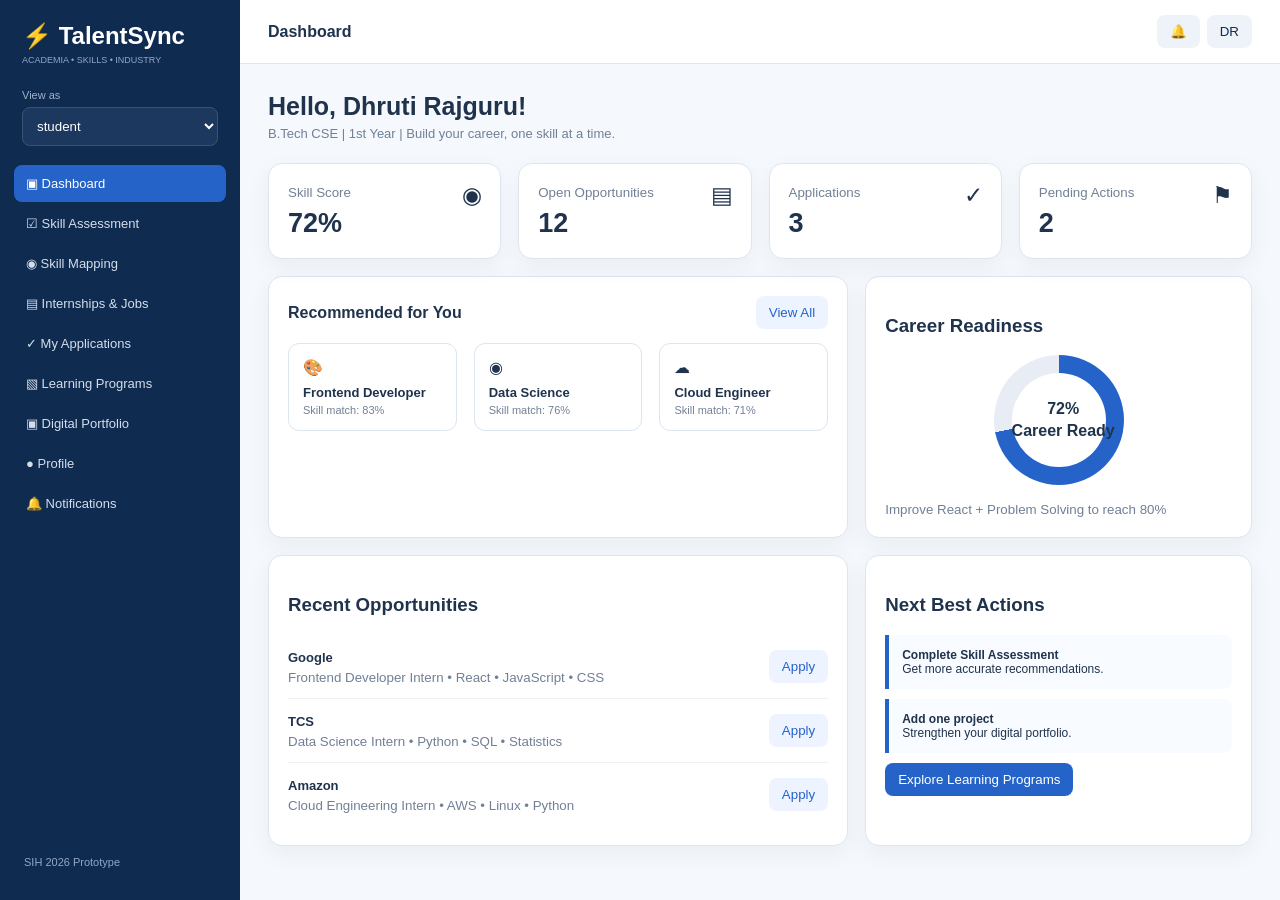
==== commit 56f40943: "Prototype for SIH 2026" ====
--- a/index.html
+++ b/index.html
@@ -1 +1 @@
-<!doctype html><html><head><meta charset="utf-8"><meta name="viewport" content="width=device-width,initial-scale=1"><title>TalentSync</title><link rel="stylesheet" href="style.css"></head><body><div id="app"><aside id="side"><h2>⚡ TalentSync</h2><small>ACADEMIA • SKILLS • INDUSTRY</small><label>View as<select id="role"><option>student</option><option>academician</option><option>industry</option><option>institution</option></select></label><nav id="nav"></nav><footer>SIH 2026 Prototype</footer></aside><main><header><button id="menu">☰</button><b id="crumb">Dashboard</b><span><button id="bell">🔔</button><button id="user">PS</button></span></header><section id="page"></section></main></div><div id="modal" class="hide"><div><button onclick="closeModal()">×</button><article id="modalBody"></article></div></div><div id="toast"></div><script src="app.js"></script></body></html>
+<!doctype html><html><head><meta charset="utf-8"><meta name="viewport" content="width=device-width,initial-scale=1"><title>TalentSync</title><link rel="stylesheet" href="style.css"></head><body><div id="app"><aside id="side"><h2>⚡ TalentSync</h2><small>ACADEMIA • SKILLS • INDUSTRY</small><label>View as<select id="role"><option>student</option><option>academician</option><option>industry</option><option>institution</option></select></label><nav id="nav"></nav><footer>SIH 2026 Prototype</footer></aside><main><header><button id="menu">☰</button><b id="crumb">Dashboard</b><span><button id="bell">🔔</button><button id="user">DR</button></span></header><section id="page"></section></main></div><div id="modal" class="hide"><div><button onclick="closeModal()">×</button><article id="modalBody"></article></div></div><div id="toast"></div><script src="app.js"></script></body></html>
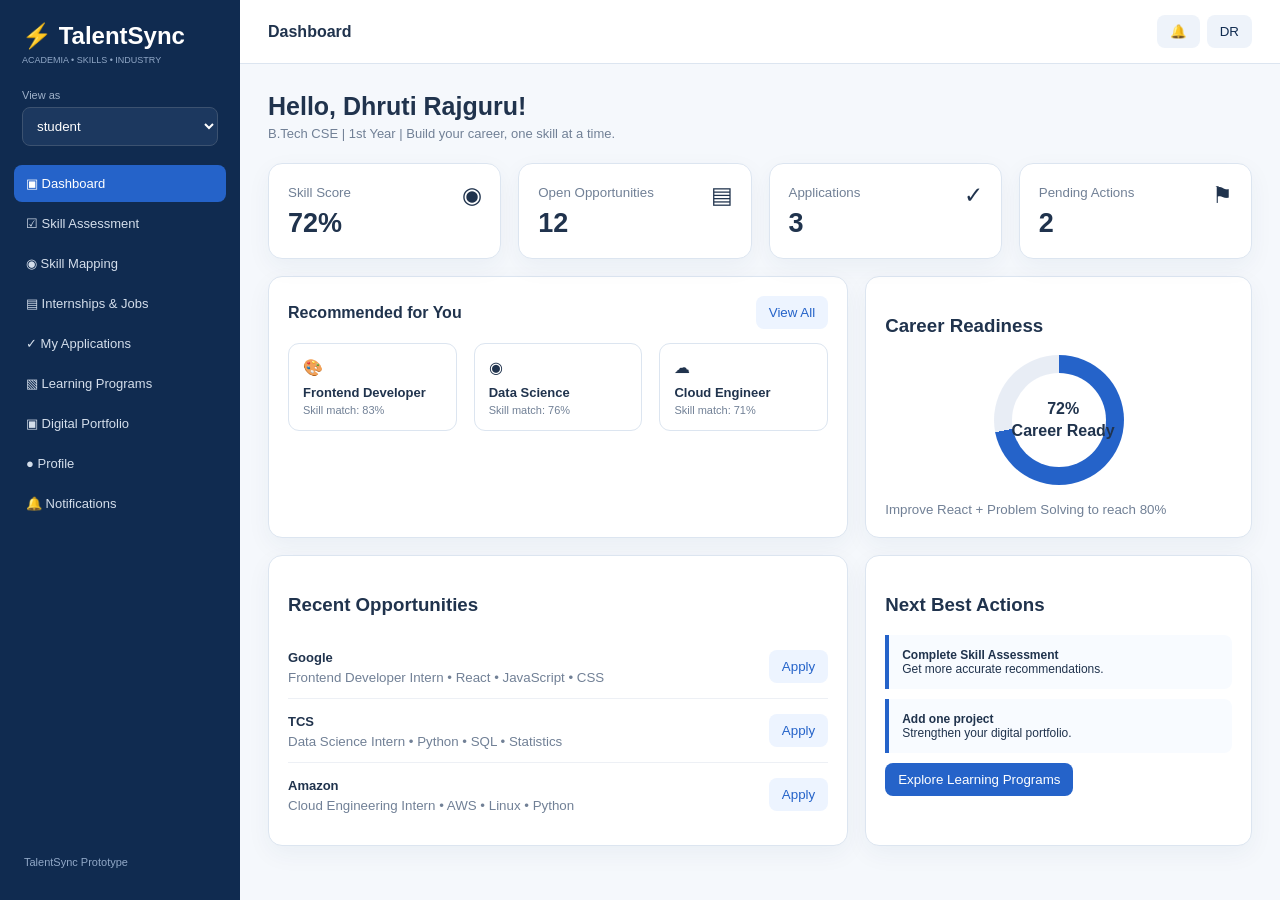
==== commit b748e537: "Prototype for SIH 2026" ====
--- a/index.html
+++ b/index.html
@@ -1 +1 @@
-<!doctype html><html><head><meta charset="utf-8"><meta name="viewport" content="width=device-width,initial-scale=1"><title>TalentSync</title><link rel="stylesheet" href="style.css"></head><body><div id="app"><aside id="side"><h2>⚡ TalentSync</h2><small>ACADEMIA • SKILLS • INDUSTRY</small><label>View as<select id="role"><option>student</option><option>academician</option><option>industry</option><option>institution</option></select></label><nav id="nav"></nav><footer>SIH 2026 Prototype</footer></aside><main><header><button id="menu">☰</button><b id="crumb">Dashboard</b><span><button id="bell">🔔</button><button id="user">DR</button></span></header><section id="page"></section></main></div><div id="modal" class="hide"><div><button onclick="closeModal()">×</button><article id="modalBody"></article></div></div><div id="toast"></div><script src="app.js"></script></body></html>
+<!doctype html><html><head><meta charset="utf-8"><meta name="viewport" content="width=device-width,initial-scale=1"><title>TalentSync</title><link rel="stylesheet" href="style.css"></head><body><div id="app"><aside id="side"><h2>⚡ TalentSync</h2><small>ACADEMIA • SKILLS • INDUSTRY</small><label>View as<select id="role"><option>student</option><option>academician</option><option>industry</option><option>institution</option></select></label><nav id="nav"></nav><footer>TalentSync Prototype</footer></aside><main><header><button id="menu">☰</button><b id="crumb">Dashboard</b><span><button id="bell">🔔</button><button id="user">DR</button></span></header><section id="page"></section></main></div><div id="modal" class="hide"><div><button onclick="closeModal()">×</button><article id="modalBody"></article></div></div><div id="toast"></div><script src="app.js"></script></body></html>
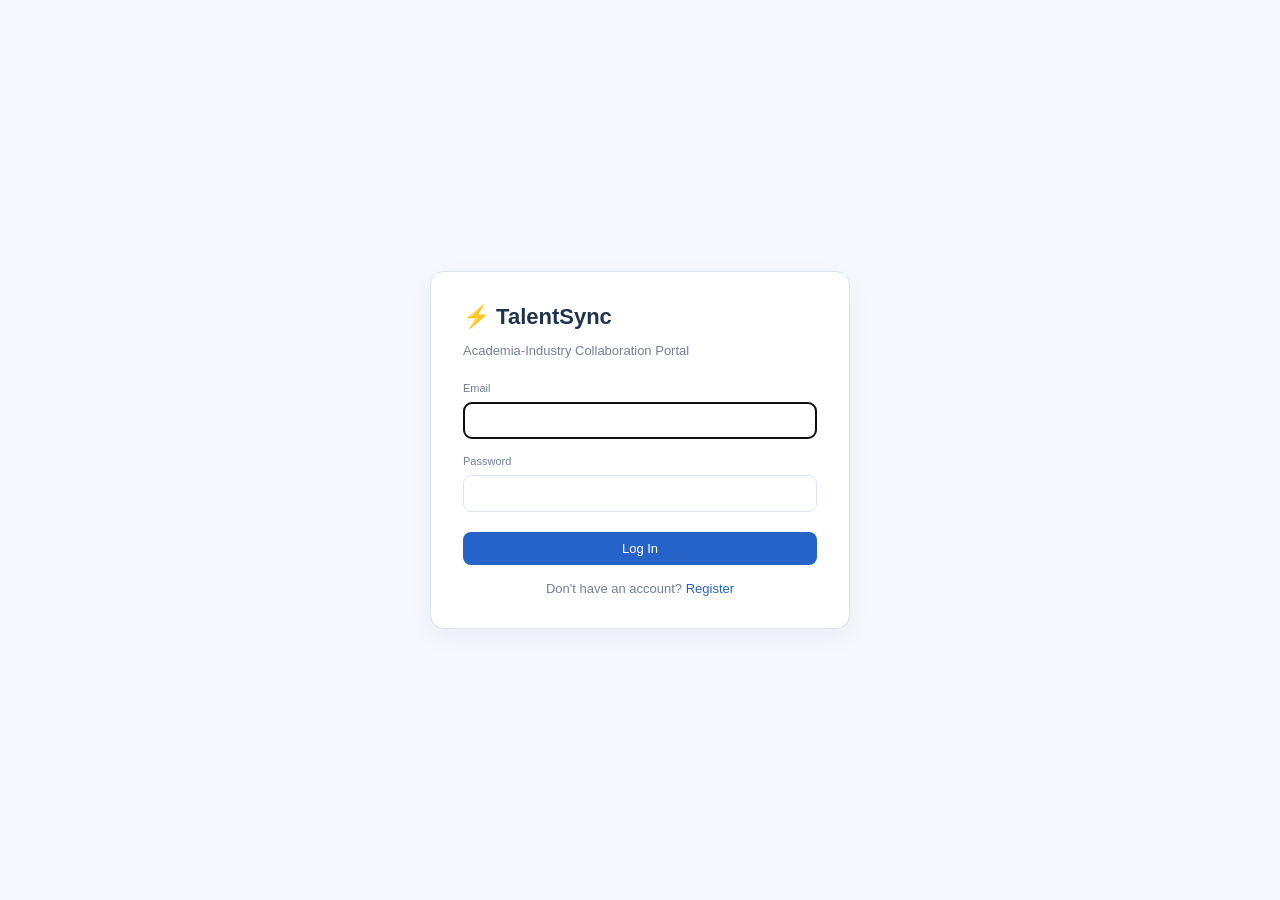
==== commit 0c68d923: "moved build to root" ====
--- a/index.html
+++ b/index.html
@@ -1 +1,32 @@
-<!doctype html><html><head><meta charset="utf-8"><meta name="viewport" content="width=device-width,initial-scale=1"><title>TalentSync</title><link rel="stylesheet" href="style.css"></head><body><div id="app"><aside id="side"><h2>⚡ TalentSync</h2><small>ACADEMIA • SKILLS • INDUSTRY</small><label>View as<select id="role"><option>student</option><option>academician</option><option>industry</option><option>institution</option></select></label><nav id="nav"></nav><footer>TalentSync Prototype</footer></aside><main><header><button id="menu">☰</button><b id="crumb">Dashboard</b><span><button id="bell">🔔</button><button id="user">DR</button></span></header><section id="page"></section></main></div><div id="modal" class="hide"><div><button onclick="closeModal()">×</button><article id="modalBody"></article></div></div><div id="toast"></div><script src="app.js"></script></body></html>
+<!doctype html>
+<html lang="en">
+  <head>
+    <meta charset="UTF-8" />
+    <meta name="viewport" content="width=device-width, initial-scale=1.0" />
+    <title>TalentSync</title>
+    <script>
+      // Single Page Apps for GitHub Pages
+      // https://github.com/rafgraph/spa-github-pages
+      // Restores the deep-link path that 404.html encoded into ?/ before
+      // React Router reads the URL, so refreshing/opening a nested route
+      // under /talentsync/ (which GitHub Pages otherwise 404s) still works.
+      (function (l) {
+        if (l.search[1] === "/") {
+          var decoded = l.search
+            .slice(1)
+            .split("&")
+            .map(function (s) {
+              return s.replace(/~and~/g, "&");
+            })
+            .join("?");
+          window.history.replaceState(null, null, l.pathname.slice(0, -1) + decoded + l.hash);
+        }
+      })(window.location);
+    </script>
+    <script type="module" crossorigin src="/assets/index-BMt1ziIk.js"></script>
+    <link rel="stylesheet" crossorigin href="/assets/index-zBLNox9_.css">
+  </head>
+  <body>
+    <div id="root"></div>
+  </body>
+</html>
--- a/assets/index-zBLNox9_.css
+++ b/assets/index-zBLNox9_.css
@@ -0,0 +1 @@
+:root{--n: #102b50;--b: #2563c9;--t: #159b83;--p: #6941c6;--bg: #f5f8fc;--bd: #dce5f0;--m: #718096}*{box-sizing:border-box}body{margin:0;font-family:Arial,Segoe UI,sans-serif;color:#20334d;background:var(--bg)}.app-shell{display:flex;min-height:100vh}.sidebar{width:240px;background:var(--n);color:#fff;padding:22px 14px;position:fixed;height:100vh;display:flex;flex-direction:column;z-index:5;transition:.2s}.sidebar h2{margin:0 8px 5px}.sidebar .brand-sub{display:block;color:#91a8c7;margin:0 8px 24px;font-size:9px}.sidebar nav a{display:block;padding:11px 12px;border-radius:8px;margin:3px 0;color:#d4deeb;font-size:13px;cursor:pointer;text-decoration:none}.sidebar nav a:hover,.sidebar nav a.on{background:var(--b);color:#fff}.sidebar footer{margin-top:auto;color:#91a8c7;font-size:11px;padding:10px}.main-area{margin-left:240px;width:calc(100% - 240px)}.topbar{height:64px;background:#fff;border-bottom:1px solid var(--bd);display:flex;align-items:center;justify-content:space-between;padding:0 28px;position:sticky;top:0;z-index:2}button{border:0;border-radius:8px;padding:9px 13px;cursor:pointer;background:var(--b);color:#fff;font-size:13px}.topbar button{background:#eef3fa;color:var(--n);margin-left:7px}#menu-toggle{display:none}.page{padding:28px;max-width:1400px;margin:auto}.title{font-size:25px;margin:0 0 5px}.sub{color:var(--m);font-size:13px;margin-bottom:22px}.grid{display:grid;gap:17px}.grid.stats{grid-template-columns:repeat(4,1fr)}.grid.two{grid-template-columns:1.2fr .8fr}.grid.three{grid-template-columns:repeat(3,1fr)}.card{background:#fff;border:1px solid var(--bd);border-radius:14px;padding:19px;box-shadow:0 8px 25px #1938600d}.stat{position:relative}.stat small,.meta{color:var(--m)}.stat strong{display:block;font-size:27px;margin-top:7px}.stat .ico{position:absolute;right:18px;top:18px;font-size:23px}.head{display:flex;justify-content:space-between;align-items:center}.head h3{margin:0;font-size:16px}.item{display:flex;justify-content:space-between;align-items:center;border-bottom:1px solid #edf0f5;padding:13px 0}.item:last-child{border:0}.item b{font-size:13px}.item small{display:block;color:var(--m);margin-top:4px}.secondary{background:#edf4ff;color:var(--b)}.tag{font-size:10px;padding:5px 8px;border-radius:20px;background:#e7f7f2;color:#13846e;display:inline-block;margin:2px}.tag.orange{background:#fff3e3;color:#b66300}.tag.red{background:#ffe9ea;color:#c9424d}.mini{border:1px solid var(--bd);border-radius:11px;padding:14px;cursor:pointer}.mini:hover{border-color:var(--b)}.mini h4{margin:8px 0 4px;font-size:13px}.mini p{font-size:11px;color:var(--m);margin:0}.donut{width:130px;height:130px;border-radius:50%;margin:15px auto;display:grid;place-items:center;position:relative}.donut:after{content:attr(data-label);white-space:pre;text-align:center;display:grid;place-items:center;width:94px;height:94px;border-radius:50%;background:#fff;font-weight:700;line-height:22px;font-size:12px}.barbox{height:210px;display:flex;align-items:end;gap:14px;padding:20px 10px 0;border-bottom:1px solid var(--bd)}.bar{flex:1;background:linear-gradient(#3b82f6,#9fc0f5);border-radius:6px 6px 0 0;position:relative}.bar small{position:absolute;bottom:-22px;width:100%;text-align:center;color:var(--m)}.q{border:1px solid var(--bd);border-radius:11px;padding:16px;margin:12px 0}.q label{display:block;padding:6px;font-size:13px}.q input{width:auto;margin-right:6px}.form-grid{display:grid;grid-template-columns:1fr 1fr;gap:15px}.field label{font-size:11px;color:var(--m)}.field.full{grid-column:1 / -1}select,input,textarea{width:100%;padding:10px;border:1px solid var(--bd);border-radius:8px;margin-top:6px;background:#fff;font-family:inherit}textarea{height:110px}.progress{height:9px;background:#e8edf5;border-radius:20px;overflow:hidden}.progress span{display:block;height:100%;background:linear-gradient(90deg,var(--b),var(--t))}.note{padding:13px;background:#f8fbff;border-left:4px solid var(--b);margin:10px 0;border-radius:0 8px 8px 0;font-size:12px}.hide{display:none!important}#toast{position:fixed;right:25px;bottom:25px;background:var(--n);color:#fff;padding:13px 18px;border-radius:8px;transform:translateY(100px);transition:.3s;z-index:20}#toast.show{transform:translateY(0)}.auth-screen{min-height:100vh;display:grid;place-items:center;background:var(--bg);padding:20px}.auth-card{background:#fff;border:1px solid var(--bd);border-radius:14px;padding:32px;width:100%;max-width:420px;box-shadow:0 8px 25px #1938600d}.auth-card h1{font-size:22px;margin:0 0 4px}.auth-card .sub{margin-bottom:20px}.auth-error{background:#ffe9ea;color:#c9424d;border-radius:8px;padding:10px 12px;font-size:12px;margin-bottom:14px}.auth-switch{text-align:center;margin-top:16px;font-size:13px;color:var(--m)}.auth-switch a{color:var(--b);cursor:pointer;text-decoration:none}@media (max-width: 850px){.sidebar{transform:translate(-100%)}.sidebar.open{transform:none}.main-area{margin:0;width:100%}#menu-toggle{display:inline-block}.grid.stats,.grid.two,.grid.three{grid-template-columns:1fr 1fr}}@media (max-width: 550px){.grid.stats,.grid.two,.grid.three,.form-grid{grid-template-columns:1fr}.page{padding:18px}.title{font-size:21px}.field.full{grid-column:auto}}
